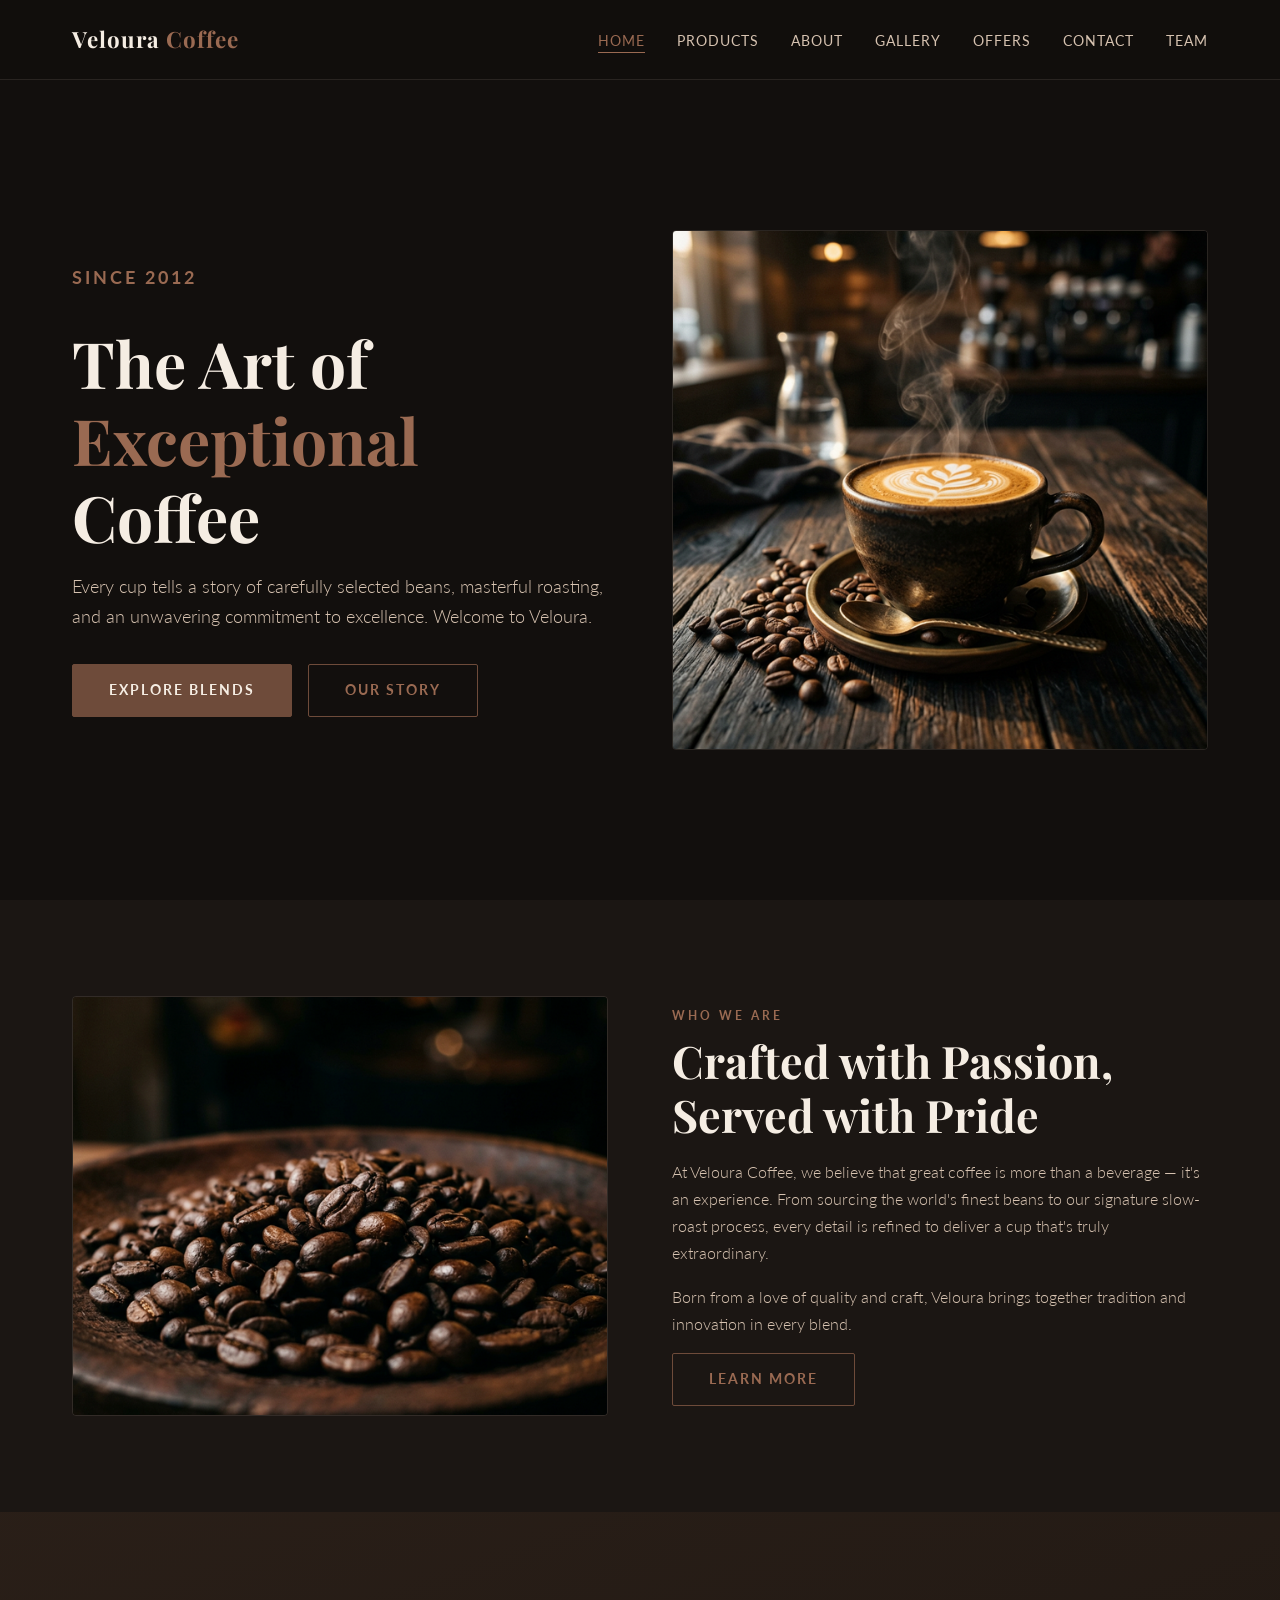
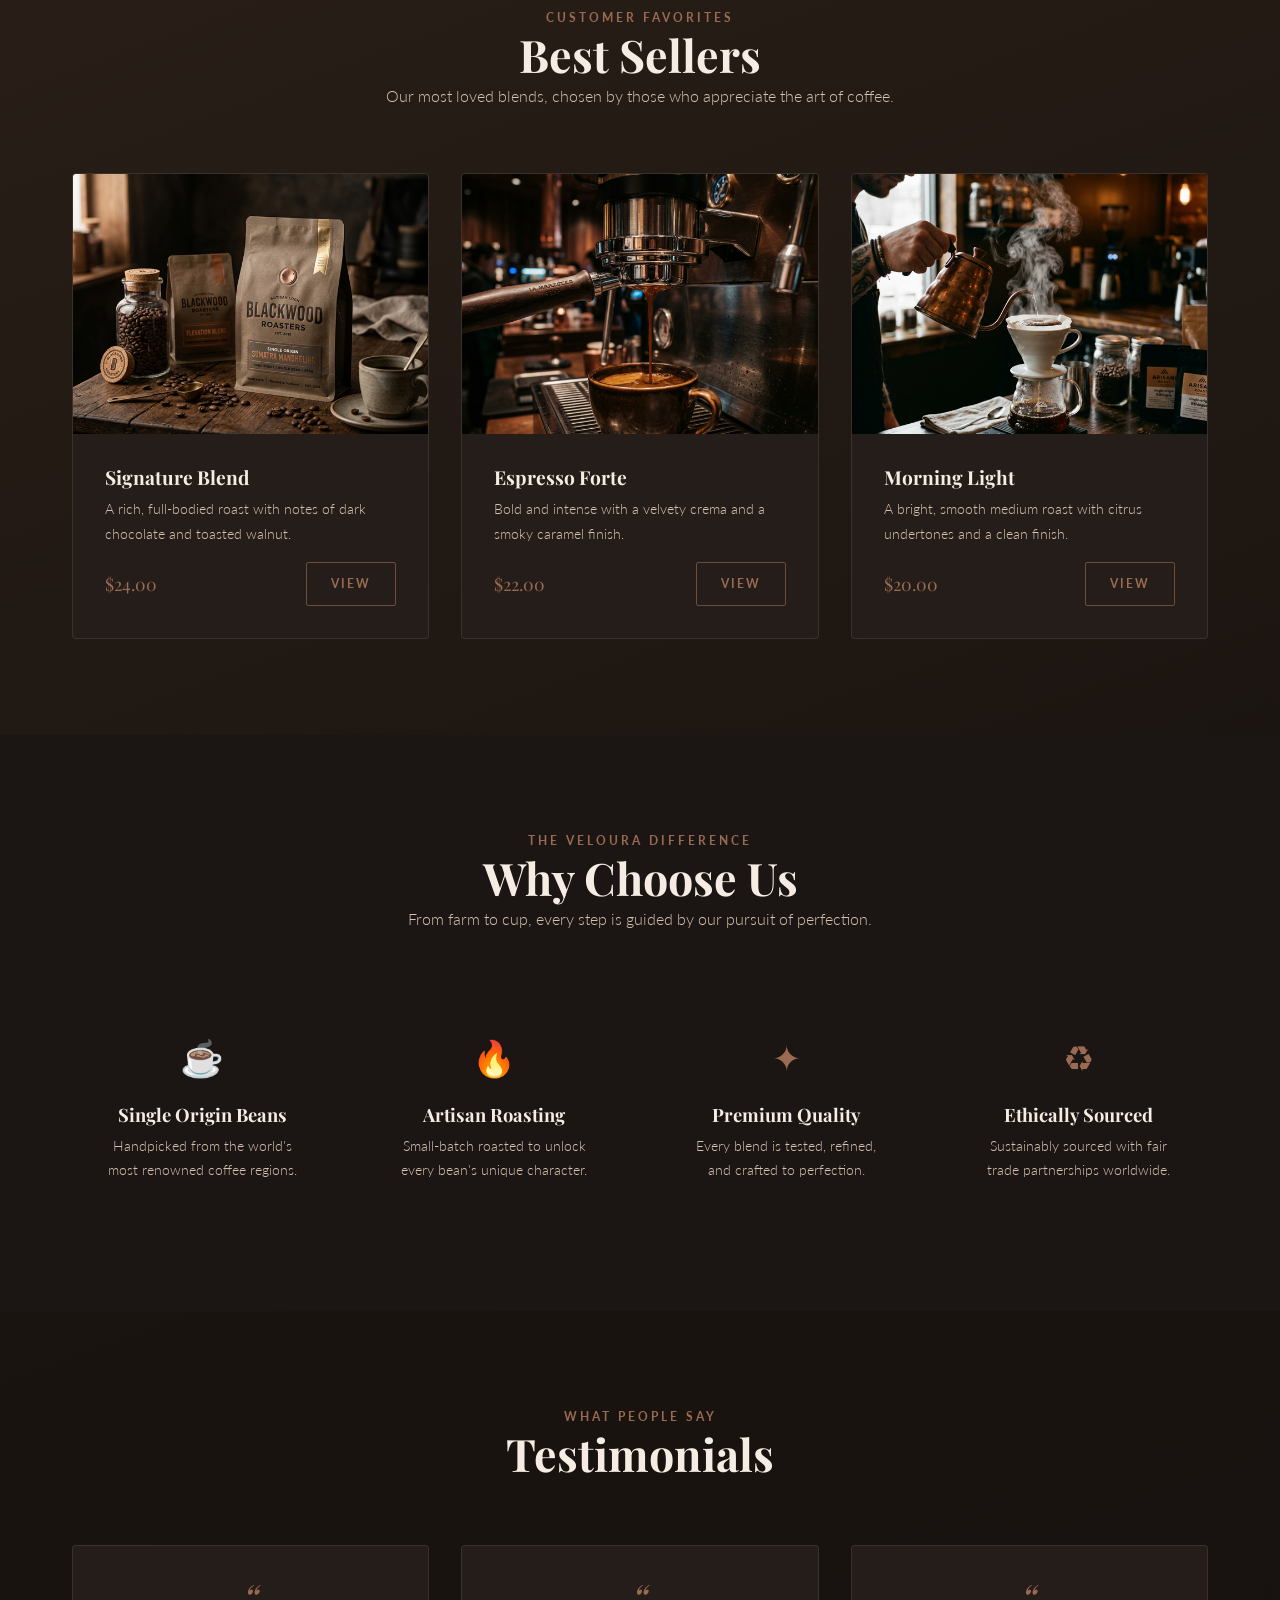
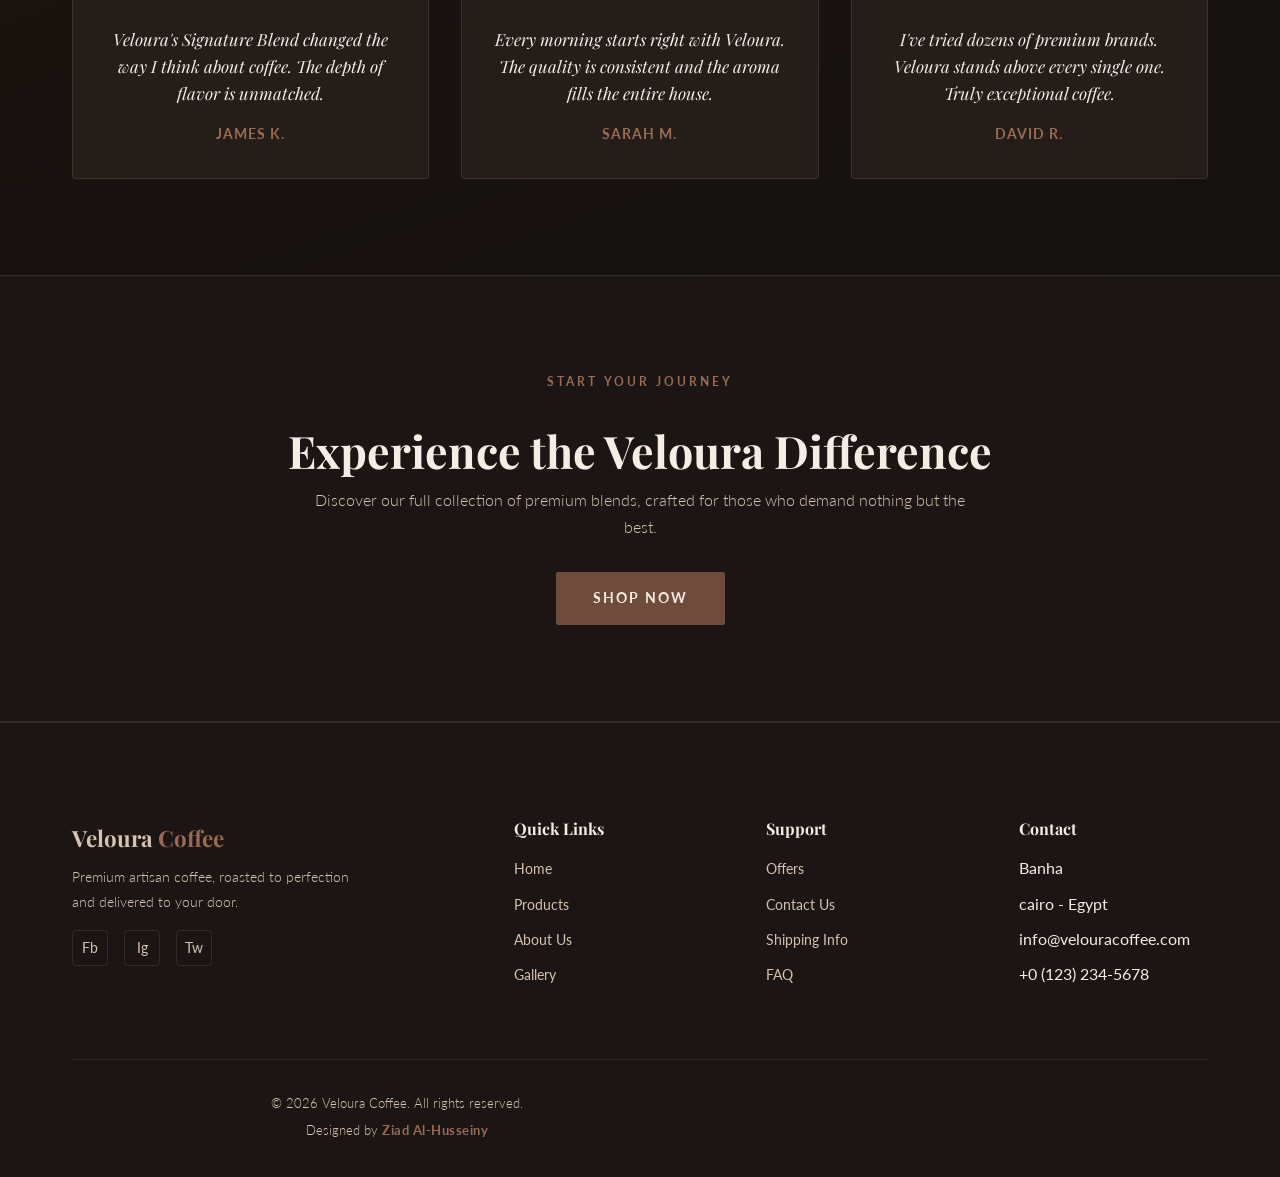
==== index.html @ 34c0fe05 "Add files via upload" ====
<!DOCTYPE html>
<html lang="en">

<head>
  <meta charset="UTF-8">
  <meta name="viewport" content="width=device-width, initial-scale=1.0">
  <meta name="description"
    content="Veloura Coffee — Premium artisan coffee roasted to perfection. Experience the finest beans from around the world.">
  <title>Veloura Coffee — Premium Artisan Coffee</title>
  <link rel="stylesheet" href="css/style.css">
</head>

<body>

  <!-- ===== NAVBAR ===== -->
  <nav class="navbar" id="navbar">
    <div class="container">
      <a href="index.html" class="navbar__logo">Veloura <span>Coffee</span></a>
      <ul class="navbar__links" id="nav-links">
        <li><a href="index.html">Home</a></li>
        <li><a href="products.html">Products</a></li>
        <li><a href="about.html">About</a></li>
        <li><a href="gallery.html">Gallery</a></li>
        <li><a href="offers.html">Offers</a></li>
        <li><a href="contact.html">Contact</a></li>
        <li><a href="team.html">Team</a></li>
      </ul>
      <div class="navbar__toggle" id="nav-toggle">
        <span></span>
        <span></span>
        <span></span>
      </div>
    </div>
  </nav>

  <!-- ===== HERO ===== -->
  <section class="hero" id="hero">
    <div class="container">
      <div class="hero__content">
        <p class="section-label">Since 2012</p>
        <h1>The Art of <br><span class="text-bronze">Exceptional</span> Coffee</h1>
        <p>Every cup tells a story of carefully selected beans, masterful roasting, and an unwavering commitment to
          excellence. Welcome to Veloura.</p>
        <div class="hero__buttons">
          <a href="products.html" class="btn btn--primary">Explore Blends</a>
          <a href="about.html" class="btn btn--outline">Our Story</a>
        </div>
      </div>
      <div class="hero__image">
        <img src="assets/images/hero-coffee.png" alt="Premium cup of Veloura Coffee">
      </div>
    </div>
  </section>

  <!-- ===== BRAND INTRO ===== -->
  <section class="section section--alt" id="intro">
    <div class="container">
      <div class="split reveal">
        <div class="split__img">
          <img src="assets/images/coffee-beans.png" alt="Freshly roasted coffee beans">
        </div>
        <div class="split__content">
          <p class="section-label">Who We Are</p>
          <h2>Crafted with Passion, <br>Served with Pride</h2>
          <p>At Veloura Coffee, we believe that great coffee is more than a beverage — it's an experience. From sourcing
            the world's finest beans to our signature slow-roast process, every detail is refined to deliver a cup
            that's truly extraordinary.</p>
          <p>Born from a love of quality and craft, Veloura brings together tradition and innovation in every blend.</p>
          <a href="about.html" class="btn btn--outline">Learn More</a>
        </div>
      </div>
    </div>
  </section>

  <!-- ===== BEST SELLERS ===== -->
  <section class="section" id="bestsellers">
    <div class="container">
      <div class="section-header reveal">
        <p class="section-label">Customer Favorites</p>
        <h2>Best Sellers</h2>
        <p>Our most loved blends, chosen by those who appreciate the art of coffee.</p>
      </div>
      <div class="grid grid--3 reveal">
        <!-- Card 1 -->
        <div class="card">
          <img src="assets/images/coffee-bag.png" alt="Veloura Signature Blend" class="card__img">
          <div class="card__body">
            <h3 class="card__title">Signature Blend</h3>
            <p class="card__text">A rich, full-bodied roast with notes of dark chocolate and toasted walnut.</p>
            <div class="card__footer">
              <span class="card__price">$24.00</span>
              <a href="products.html" class="btn btn--sm btn--outline">View</a>
            </div>
          </div>
        </div>
        <!-- Card 2 -->
        <div class="card">
          <img src="assets/images/espresso-machine.png" alt="Veloura Espresso Forte" class="card__img">
          <div class="card__body">
            <h3 class="card__title">Espresso Forte</h3>
            <p class="card__text">Bold and intense with a velvety crema and a smoky caramel finish.</p>
            <div class="card__footer">
              <span class="card__price">$22.00</span>
              <a href="products.html" class="btn btn--sm btn--outline">View</a>
            </div>
          </div>
        </div>
        <!-- Card 3 -->
        <div class="card">
          <img src="assets/images/pour-over.png" alt="Veloura Morning Light" class="card__img">
          <div class="card__body">
            <h3 class="card__title">Morning Light</h3>
            <p class="card__text">A bright, smooth medium roast with citrus undertones and a clean finish.</p>
            <div class="card__footer">
              <span class="card__price">$20.00</span>
              <a href="products.html" class="btn btn--sm btn--outline">View</a>
            </div>
          </div>
        </div>
      </div>
    </div>
  </section>

  <!-- ===== WHY CHOOSE US ===== -->
  <section class="section section--alt" id="why-us">
    <div class="container">
      <div class="section-header reveal">
        <p class="section-label">The Veloura Difference</p>
        <h2>Why Choose Us</h2>
        <p>From farm to cup, every step is guided by our pursuit of perfection.</p>
      </div>
      <div class="grid grid--4 reveal">
        <div class="feature">
          <div class="feature__icon">☕</div>
          <h4 class="feature__title">Single Origin Beans</h4>
          <p class="feature__text">Handpicked from the world's most renowned coffee regions.</p>
        </div>
        <div class="feature">
          <div class="feature__icon">🔥</div>
          <h4 class="feature__title">Artisan Roasting</h4>
          <p class="feature__text">Small-batch roasted to unlock every bean's unique character.</p>
        </div>
        <div class="feature">
          <div class="feature__icon">✦</div>
          <h4 class="feature__title">Premium Quality</h4>
          <p class="feature__text">Every blend is tested, refined, and crafted to perfection.</p>
        </div>
        <div class="feature">
          <div class="feature__icon">♻</div>
          <h4 class="feature__title">Ethically Sourced</h4>
          <p class="feature__text">Sustainably sourced with fair trade partnerships worldwide.</p>
        </div>
      </div>
    </div>
  </section>

  <!-- ===== TESTIMONIALS ===== -->
  <section class="section" id="testimonials">
    <div class="container">
      <div class="section-header reveal">
        <p class="section-label">What People Say</p>
        <h2>Testimonials</h2>
      </div>
      <div class="grid grid--3 reveal">
        <div class="testimonial">
          <p class="testimonial__quote">Veloura's Signature Blend changed the way I think about coffee. The depth of
            flavor is unmatched.</p>
          <p class="testimonial__author">James K.</p>
        </div>
        <div class="testimonial">
          <p class="testimonial__quote">Every morning starts right with Veloura. The quality is consistent and the aroma
            fills the entire house.</p>
          <p class="testimonial__author">Sarah M.</p>
        </div>
        <div class="testimonial">
          <p class="testimonial__quote">I've tried dozens of premium brands. Veloura stands above every single one.
            Truly exceptional coffee.</p>
          <p class="testimonial__author">David R.</p>
        </div>
      </div>
    </div>
  </section>

  <!-- ===== CTA ===== -->
  <section class="cta reveal">
    <div class="container">
      <p class="section-label">Start Your Journey</p>
      <h2>Experience the Veloura Difference</h2>
      <p>Discover our full collection of premium blends, crafted for those who demand nothing but the best.</p>
      <a href="products.html" class="btn btn--primary">Shop Now</a>
    </div>
  </section>

  <!-- ===== FOOTER ===== -->
  <footer class="footer">
    <div class="container">
      <div class="footer__grid">
        <div>
          <p class="footer__brand-name">Veloura <span>Coffee</span></p>
          <p class="footer__tagline">Premium artisan coffee, roasted to perfection and delivered to your door.</p>
          <div class="footer__social">
            <a href="#" aria-label="Facebook">Fb</a>
            <a href="#" aria-label="Instagram">Ig</a>
            <a href="#" aria-label="Twitter">Tw</a>
          </div>
        </div>
        <div>
          <h4 class="footer__heading">Quick Links</h4>
          <ul class="footer__links">
            <li><a href="index.html">Home</a></li>
            <li><a href="products.html">Products</a></li>
            <li><a href="about.html">About Us</a></li>
            <li><a href="gallery.html">Gallery</a></li>
          </ul>
        </div>
        <div>
          <h4 class="footer__heading">Support</h4>
          <ul class="footer__links">
            <li><a href="offers.html">Offers</a></li>
            <li><a href="contact.html">Contact Us</a></li>
            <li><a href="#">Shipping Info</a></li>
            <li><a href="#">FAQ</a></li>
          </ul>
        </div>
        <div>
          <h4 class="footer__heading">Contact</h4>
          <ul class="footer__links">
            <li>Banha</li>
            <li>cairo - Egypt</li>
            <li>info@velouracoffee.com</li>
            <li>+0 (123) 234-5678</li>
          </ul>
        </div>
      </div>
      <div class="footer__bottom">
        <p>&copy; 2026 Veloura Coffee. All rights reserved.</p>
        <p>Designed by <a href="https://www.linkedin.com/in/ziad-al-husseiny-79581132b/?lipi=urn%3Ali%3Apage%3Ad_flagship3_profile_view_base_contact_details%3BVVFve%2FhvR7aaU4E5f2c5Cg%3D%3D" target="_blank" rel="noopener noreferrer" class="footer__designer">Ziad Al-Husseiny</a></p>
      </div>
    </div>
  </footer>

  <script src="js/main.js"></script>
</body>

</html>
---- css/style.css ----
/* ========================================
   VELOURA COFFEE — Design System
   ======================================== */

/* Google Fonts */
@import url('https://fonts.googleapis.com/css2?family=Lato:wght@300;400;700&family=Playfair+Display:ital,wght@0,400;0,700;1,400&display=swap');

/* ---- CSS Variables ---- */
:root {
  /* Colors */
  --clr-bg: #120F0D;
  --clr-bg-secondary: #1B1613;
  --clr-surface: #241D19;
  --clr-bronze-dark: #6E4B3A;
  --clr-bronze: #9A6A52;
  --clr-text: #F5EDE3;
  --clr-text-soft: #D6C2B0;
  --clr-border: rgba(214, 194, 176, 0.12);

  /* Typography */
  --ff-heading: 'Playfair Display', Georgia, serif;
  --ff-body: 'Lato', Arial, sans-serif;

  /* Spacing */
  --space-xs: 0.5rem;
  --space-sm: 1rem;
  --space-md: 2rem;
  --space-lg: 4rem;
  --space-xl: 6rem;
  --space-2xl: 8rem;

  /* Sizing */
  --container-max: 1200px;
  --nav-height: 80px;

  /* Transitions */
  --transition: 0.3s ease;
  --transition-slow: 0.6s ease;
}

/* ---- Reset ---- */
*,
*::before,
*::after {
  margin: 0;
  padding: 0;
  box-sizing: border-box;
}

html {
  scroll-behavior: smooth;
  font-size: 16px;
}

body {
  font-family: var(--ff-body);
  background: linear-gradient(160deg, #120F0D 0%, #2a1f18 30%, #1a1410 60%, #120F0D 100%);
  background-color: var(--clr-bg);
  color: var(--clr-text);
  line-height: 1.7;
  overflow-x: hidden;
  -webkit-font-smoothing: antialiased;
}

a {
  text-decoration: none;
  color: inherit;
}

ul {
  list-style: none;
}

img {
  max-width: 100%;
  display: block;
  height: auto;
}

button {
  cursor: pointer;
  font-family: var(--ff-body);
  border: none;
  background: none;
}

/* ---- Container ---- */
.container {
  max-width: var(--container-max);
  margin: 0 auto;
  padding: 0 var(--space-md);
}

/* ---- Typography ---- */
h1,
h2,
h3,
h4 {
  font-family: var(--ff-heading);
  font-weight: 700;
  line-height: 1.2;
  color: var(--clr-text);
}

h1 {
  font-size: clamp(2.4rem, 5vw, 4rem);
}

h2 {
  font-size: clamp(1.8rem, 3.5vw, 2.8rem);
}

h3 {
  font-size: clamp(1.3rem, 2.5vw, 1.6rem);
}

h4 {
  font-size: 1.1rem;
}

p {
  color: var(--clr-text-soft);
  max-width: 650px;
  font-weight: 300;
}

.section-label {
  font-family: var(--ff-body);
  font-size: 0.75rem;
  font-weight: 700;
  letter-spacing: 3px;
  text-transform: uppercase;
  color: var(--clr-bronze);
  margin-bottom: var(--space-xs);
}

.section-title {
  margin-bottom: var(--space-sm);
}

.section-text {
  margin-bottom: var(--space-md);
}

/* ---- Section Spacing ---- */
.section {
  padding: var(--space-xl) 0;
}

.section--alt {
  background-color: var(--clr-bg-secondary);
}

.section-header {
  text-align: center;
  margin-bottom: var(--space-lg);
}

.section-header p {
  margin: 0 auto;
}

/* ===================
   NAVBAR
   =================== */
.navbar {
  position: fixed;
  top: 0;
  left: 0;
  width: 100%;
  height: var(--nav-height);
  z-index: 1000;
  background: rgba(18, 15, 13, 0.85);
  backdrop-filter: blur(12px);
  -webkit-backdrop-filter: blur(12px);
  border-bottom: 1px solid var(--clr-border);
  transition: background var(--transition);
}

.navbar .container {
  display: flex;
  align-items: center;
  justify-content: space-between;
  height: 100%;
}

.navbar__logo {
  font-family: var(--ff-heading);
  font-size: 1.4rem;
  font-weight: 700;
  color: var(--clr-text);
  letter-spacing: 1px;
}

.navbar__logo span {
  color: var(--clr-bronze);
}

.navbar__links {
  display: flex;
  gap: var(--space-md);
}

.navbar__links a {
  font-size: 0.85rem;
  font-weight: 400;
  letter-spacing: 1px;
  text-transform: uppercase;
  color: var(--clr-text-soft);
  transition: color var(--transition);
  position: relative;
}

.navbar__links a::after {
  content: '';
  position: absolute;
  bottom: -4px;
  left: 0;
  width: 0;
  height: 1px;
  background: var(--clr-bronze);
  transition: width var(--transition);
}

.navbar__links a:hover,
.navbar__links a.active {
  color: var(--clr-bronze);
}

.navbar__links a:hover::after,
.navbar__links a.active::after {
  width: 100%;
}

/* Mobile Toggle */
.navbar__toggle {
  display: none;
  flex-direction: column;
  gap: 5px;
  cursor: pointer;
}

.navbar__toggle span {
  width: 24px;
  height: 2px;
  background: var(--clr-text);
  border-radius: 2px;
  transition: var(--transition);
}

/* Mobile Nav */
@media (max-width: 768px) {
  .navbar__toggle {
    display: flex;
  }

  .navbar__links {
    position: fixed;
    top: var(--nav-height);
    left: 0;
    width: 100%;
    flex-direction: column;
    background: rgba(18, 15, 13, 0.97);
    backdrop-filter: blur(16px);
    padding: var(--space-md);
    gap: var(--space-sm);
    transform: translateY(-120%);
    transition: transform var(--transition);
    border-bottom: 1px solid var(--clr-border);
  }

  .navbar__links.open {
    transform: translateY(0);
  }

  .navbar__toggle.open span:nth-child(1) {
    transform: rotate(45deg) translate(5px, 5px);
  }

  .navbar__toggle.open span:nth-child(2) {
    opacity: 0;
  }

  .navbar__toggle.open span:nth-child(3) {
    transform: rotate(-45deg) translate(5px, -5px);
  }
}

/* ===================
   BUTTONS
   =================== */
.btn {
  display: inline-block;
  font-family: var(--ff-body);
  font-size: 0.85rem;
  font-weight: 700;
  letter-spacing: 2px;
  text-transform: uppercase;
  padding: 14px 36px;
  border-radius: 2px;
  transition: all var(--transition);
  cursor: pointer;
  text-align: center;
}

.btn--primary {
  background: var(--clr-bronze-dark);
  color: var(--clr-text);
  border: 1px solid var(--clr-bronze-dark);
}

.btn--primary:hover {
  background: var(--clr-bronze);
  border-color: var(--clr-bronze);
}

.btn--outline {
  background: transparent;
  color: var(--clr-bronze);
  border: 1px solid var(--clr-bronze-dark);
}

.btn--outline:hover {
  background: var(--clr-bronze-dark);
  color: var(--clr-text);
}

.btn--sm {
  padding: 10px 24px;
  font-size: 0.78rem;
}

/* ===================
   CARDS
   =================== */
.card {
  background: var(--clr-surface);
  border: 1px solid var(--clr-border);
  border-radius: 4px;
  overflow: hidden;
  transition: transform var(--transition), box-shadow var(--transition);
}

.card:hover {
  transform: translateY(-4px);
  box-shadow: 0 12px 40px rgba(0, 0, 0, 0.3);
}

.card__img {
  width: 100%;
  height: 260px;
  object-fit: cover;
}

.card__body {
  padding: var(--space-md);
}

.card__title {
  font-family: var(--ff-heading);
  font-size: 1.2rem;
  margin-bottom: var(--space-xs);
}

.card__text {
  font-size: 0.9rem;
  color: var(--clr-text-soft);
  margin-bottom: var(--space-sm);
}

.card__price {
  font-family: var(--ff-heading);
  font-size: 1.1rem;
  color: var(--clr-bronze);
}

.card__footer {
  display: flex;
  justify-content: space-between;
  align-items: center;
}

/* ===================
   PAGE BANNER
   =================== */
.page-banner {
  padding-top: calc(var(--nav-height) + var(--space-xl));
  padding-bottom: var(--space-xl);
  background: var(--clr-bg-secondary);
  text-align: center;
  position: relative;
  overflow: hidden;
}

.page-banner::after {
  content: '';
  position: absolute;
  bottom: 0;
  left: 50%;
  transform: translateX(-50%);
  width: 60px;
  height: 2px;
  background: var(--clr-bronze-dark);
}

.page-banner h1 {
  margin-bottom: var(--space-xs);
}

.page-banner p {
  margin: 0 auto;
  font-size: 1.05rem;
}

/* ===================
   HERO
   =================== */
.hero {
  min-height: 100vh;
  display: flex;
  align-items: center;
  padding-top: var(--nav-height);
  background: var(--clr-bg);
  position: relative;
  overflow: hidden;
}

.hero .container {
  display: grid;
  grid-template-columns: 1fr 1fr;
  gap: var(--space-lg);
  align-items: center;
}

.hero__content h1 {
  margin-bottom: var(--space-sm);
}

.hero__content p {
  font-size: 1.1rem;
  margin-bottom: var(--space-md);
}

.hero__buttons {
  display: flex;
  gap: var(--space-sm);
  flex-wrap: wrap;
}

.hero__image {
  position: relative;
}

.hero__image img {
  width: 100%;
  height: 520px;
  object-fit: cover;
  border-radius: 4px;
  border: 1px solid var(--clr-border);
}

.hero__image::before {
  content: '';
  position: absolute;
  top: -20px;
  right: -20px;
  width: 100%;
  height: 100%;
  border: 1px solid var(--clr-bronze-dark);
  border-radius: 4px;
  z-index: -1;
}

@media (max-width: 768px) {
  .hero .container {
    grid-template-columns: 1fr;
    text-align: center;
    padding-top: var(--space-lg);
    padding-bottom: var(--space-lg);
  }

  .hero__buttons {
    justify-content: center;
  }

  .hero__image {
    order: -1;
  }

  .hero__image img {
    height: 320px;
  }

  .hero__image::before {
    display: none;
  }
}

/* ===================
   GRID LAYOUTS
   =================== */
.grid {
  display: grid;
  gap: var(--space-md);
}

.grid--2 {
  grid-template-columns: repeat(2, 1fr);
}

.grid--3 {
  grid-template-columns: repeat(3, 1fr);
}

.grid--4 {
  grid-template-columns: repeat(4, 1fr);
}

@media (max-width: 992px) {

  .grid--3,
  .grid--4 {
    grid-template-columns: repeat(2, 1fr);
  }
}

@media (max-width: 576px) {

  .grid--2,
  .grid--3,
  .grid--4 {
    grid-template-columns: 1fr;
  }
}

/* ===================
   FEATURE BLOCKS
   =================== */
.feature {
  text-align: center;
  padding: var(--space-md);
}

.feature__icon {
  font-size: 2.2rem;
  margin-bottom: var(--space-sm);
  color: var(--clr-bronze);
}

.feature__title {
  font-family: var(--ff-heading);
  font-size: 1.15rem;
  margin-bottom: var(--space-xs);
}

.feature__text {
  font-size: 0.9rem;
  color: var(--clr-text-soft);
  margin: 0 auto;
}

/* ===================
   TESTIMONIALS
   =================== */
.testimonial {
  background: var(--clr-surface);
  border: 1px solid var(--clr-border);
  border-radius: 4px;
  padding: var(--space-md);
  text-align: center;
}

.testimonial__quote {
  font-family: var(--ff-heading);
  font-style: italic;
  font-size: 1.05rem;
  color: var(--clr-text);
  margin-bottom: var(--space-sm);
  line-height: 1.6;
}

.testimonial__quote::before {
  content: '\201C';
  font-size: 2.5rem;
  color: var(--clr-bronze);
  display: block;
  margin-bottom: var(--space-xs);
  line-height: 1;
}

.testimonial__author {
  font-size: 0.85rem;
  color: var(--clr-bronze);
  font-weight: 700;
  letter-spacing: 1px;
  text-transform: uppercase;
}

/* ===================
   CTA SECTION
   =================== */
.cta {
  background: var(--clr-bg-secondary);
  text-align: center;
  padding: var(--space-xl) 0;
  border-top: 1px solid var(--clr-border);
  border-bottom: 1px solid var(--clr-border);
}

.cta h2 {
  margin-bottom: var(--space-xs);
}

.cta p {
  margin: 0 auto var(--space-md);
}

/* ===================
   FILTER BUTTONS
   =================== */
.filters {
  display: flex;
  justify-content: center;
  gap: var(--space-sm);
  flex-wrap: wrap;
  margin-bottom: var(--space-lg);
}

.filter-btn {
  font-size: 0.82rem;
  font-weight: 700;
  letter-spacing: 1.5px;
  text-transform: uppercase;
  padding: 10px 24px;
  color: var(--clr-text-soft);
  border: 1px solid var(--clr-border);
  border-radius: 2px;
  background: transparent;
  transition: all var(--transition);
  cursor: pointer;
}

.filter-btn:hover,
.filter-btn.active {
  color: var(--clr-text);
  background: var(--clr-bronze-dark);
  border-color: var(--clr-bronze-dark);
}

/* ===================
   SPLIT / TWO-COL
   =================== */
.split {
  display: grid;
  grid-template-columns: 1fr 1fr;
  gap: var(--space-lg);
  align-items: center;
}

.split__img img {
  width: 100%;
  height: 420px;
  object-fit: cover;
  border-radius: 4px;
  border: 1px solid var(--clr-border);
}

.split__content .section-label {
  margin-bottom: var(--space-xs);
}

.split__content h2 {
  margin-bottom: var(--space-sm);
}

.split__content p {
  margin-bottom: var(--space-sm);
}

@media (max-width: 768px) {
  .split {
    grid-template-columns: 1fr;
  }

  .split__img img {
    height: 300px;
  }
}

/* ===================
   GALLERY GRID
   =================== */
.gallery-grid {
  display: grid;
  grid-template-columns: repeat(3, 1fr);
  gap: var(--space-sm);
}

.gallery-grid__item {
  overflow: hidden;
  border-radius: 4px;
  border: 1px solid var(--clr-border);
  position: relative;
}

.gallery-grid__item img {
  width: 100%;
  height: 280px;
  object-fit: cover;
  transition: transform var(--transition-slow);
}

.gallery-grid__item:hover img {
  transform: scale(1.05);
}

.gallery-grid__item--wide {
  grid-column: span 2;
}

.gallery-grid__item--tall {
  grid-row: span 2;
}

.gallery-grid__item--tall img {
  height: 100%;
}

@media (max-width: 768px) {
  .gallery-grid {
    grid-template-columns: repeat(2, 1fr);
  }

  .gallery-grid__item--wide {
    grid-column: span 1;
  }

  .gallery-grid__item--tall {
    grid-row: span 1;
  }
}

@media (max-width: 480px) {
  .gallery-grid {
    grid-template-columns: 1fr;
  }
}

/* ===================
   OFFER CARDS
   =================== */
.offer-card {
  background: var(--clr-surface);
  border: 1px solid var(--clr-border);
  border-radius: 4px;
  padding: var(--space-md);
  text-align: center;
  position: relative;
  overflow: hidden;
}

.offer-card__badge {
  position: absolute;
  top: 16px;
  right: -30px;
  background: var(--clr-bronze-dark);
  color: var(--clr-text);
  font-size: 0.7rem;
  font-weight: 700;
  letter-spacing: 1px;
  text-transform: uppercase;
  padding: 6px 40px;
  transform: rotate(45deg);
}

.offer-card__title {
  font-family: var(--ff-heading);
  font-size: 1.4rem;
  margin-bottom: var(--space-xs);
}

.offer-card__price {
  font-family: var(--ff-heading);
  font-size: 2rem;
  color: var(--clr-bronze);
  margin-bottom: var(--space-xs);
}

.offer-card__original {
  font-size: 0.9rem;
  color: var(--clr-text-soft);
  text-decoration: line-through;
  margin-bottom: var(--space-sm);
}

.offer-card__text {
  font-size: 0.9rem;
  color: var(--clr-text-soft);
  margin-bottom: var(--space-md);
}

.offer-card__features {
  text-align: left;
  margin-bottom: var(--space-md);
}

.offer-card__features li {
  font-size: 0.88rem;
  color: var(--clr-text-soft);
  padding: var(--space-xs) 0;
  border-bottom: 1px solid var(--clr-border);
}

.offer-card__features li::before {
  content: '✦ ';
  color: var(--clr-bronze);
}

/* ===================
   CONTACT FORM
   =================== */
.form {
  max-width: 600px;
}

.form__group {
  margin-bottom: var(--space-sm);
}

.form__label {
  display: block;
  font-size: 0.82rem;
  font-weight: 700;
  letter-spacing: 1px;
  text-transform: uppercase;
  color: var(--clr-text-soft);
  margin-bottom: 6px;
}

.form__input,
.form__textarea {
  width: 100%;
  padding: 14px 16px;
  font-family: var(--ff-body);
  font-size: 0.95rem;
  color: var(--clr-text);
  background: var(--clr-bg);
  border: 1px solid var(--clr-border);
  border-radius: 2px;
  transition: border-color var(--transition);
}

.form__input:focus,
.form__textarea:focus {
  outline: none;
  border-color: var(--clr-bronze);
}

.form__textarea {
  min-height: 140px;
  resize: vertical;
}

.form__input.error,
.form__textarea.error {
  border-color: #a04040;
}

.form__error {
  font-size: 0.78rem;
  color: #c06060;
  margin-top: 4px;
  display: none;
}

.form__error.visible {
  display: block;
}

/* ===================
   CONTACT INFO
   =================== */
.contact-info {
  display: flex;
  flex-direction: column;
  gap: var(--space-md);
}

.contact-info__item {
  display: flex;
  gap: var(--space-sm);
  align-items: flex-start;
}

.contact-info__icon {
  font-size: 1.4rem;
  color: var(--clr-bronze);
  flex-shrink: 0;
  width: 40px;
  height: 40px;
  display: flex;
  align-items: center;
  justify-content: center;
  background: var(--clr-surface);
  border-radius: 4px;
  border: 1px solid var(--clr-border);
}

.contact-info__label {
  font-size: 0.78rem;
  font-weight: 700;
  letter-spacing: 1px;
  text-transform: uppercase;
  color: var(--clr-bronze);
  margin-bottom: 2px;
}

.contact-info__text {
  font-size: 0.95rem;
  color: var(--clr-text-soft);
}

/* ===================
   MAP PLACEHOLDER
   =================== */
.map-placeholder {
  width: 100%;
  height: 300px;
  background: var(--clr-surface);
  border: 1px solid var(--clr-border);
  border-radius: 4px;
  display: flex;
  align-items: center;
  justify-content: center;
  color: var(--clr-text-soft);
  font-size: 0.9rem;
}

/* ===================
   FOOTER
   =================== */
.footer {
  background: var(--clr-bg-secondary);
  border-top: 1px solid var(--clr-border);
  padding: var(--space-xl) 0 var(--space-md);
}

.footer__grid {
  display: grid;
  grid-template-columns: 2fr 1fr 1fr 1fr;
  gap: var(--space-lg);
  margin-bottom: var(--space-lg);
}

.footer__brand-name {
  font-family: var(--ff-heading);
  font-size: 1.4rem;
  font-weight: 700;
  margin-bottom: var(--space-xs);
}

.footer__brand-name span {
  color: var(--clr-bronze);
}

.footer__tagline {
  font-size: 0.9rem;
  color: var(--clr-text-soft);
  margin-bottom: var(--space-sm);
  max-width: 280px;
}

.footer__heading {
  font-family: var(--ff-heading);
  font-size: 1rem;
  margin-bottom: var(--space-sm);
  color: var(--clr-text);
}

.footer__links li {
  margin-bottom: var(--space-xs);
}

.footer__links a {
  font-size: 0.88rem;
  color: var(--clr-text-soft);
  transition: color var(--transition);
}

.footer__links a:hover {
  color: var(--clr-bronze);
}

.footer__social {
  display: flex;
  gap: var(--space-sm);
  margin-top: var(--space-sm);
}

.footer__social a {
  width: 36px;
  height: 36px;
  display: flex;
  align-items: center;
  justify-content: center;
  border: 1px solid var(--clr-border);
  border-radius: 4px;
  color: var(--clr-text-soft);
  font-size: 0.9rem;
  transition: all var(--transition);
}

.footer__social a:hover {
  background: var(--clr-bronze-dark);
  border-color: var(--clr-bronze-dark);
  color: var(--clr-text);
}

.footer__bottom {
  text-align: center;
  padding-top: var(--space-md);
  border-top: 1px solid var(--clr-border);
  font-size: 0.82rem;
  color: var(--clr-text-soft);
}

.footer__bottom p {
  margin-bottom: 4px;
}

.footer__designer {
  color: var(--clr-bronze);
  font-weight: 700;
  letter-spacing: 0.5px;
  transition: color var(--transition);
  border-bottom: 1px solid transparent;
}

.footer__designer:hover {
  color: var(--clr-text);
  border-bottom-color: var(--clr-bronze);
}

@media (max-width: 768px) {
  .footer__grid {
    grid-template-columns: 1fr 1fr;
  }
}

@media (max-width: 480px) {
  .footer__grid {
    grid-template-columns: 1fr;
  }
}

/* ===================
   SCROLL REVEAL
   =================== */
.reveal {
  opacity: 0;
  transform: translateY(30px);
  transition: opacity var(--transition-slow), transform var(--transition-slow);
}

.reveal.revealed {
  opacity: 1;
  transform: translateY(0);
}

/* ===================
   SEASONAL / HIGHLIGHT
   =================== */
.highlight-section {
  position: relative;
  overflow: hidden;
}

.highlight-section::before {
  content: '';
  position: absolute;
  top: 0;
  left: 0;
  width: 100%;
  height: 100%;
  background: linear-gradient(135deg, var(--clr-bg-secondary) 0%, var(--clr-surface) 100%);
  z-index: 0;
}

.highlight-section .container {
  position: relative;
  z-index: 1;
}

/* ===================
   UTILITY
   =================== */
.text-center {
  text-align: center;
}

.text-bronze {
  color: var(--clr-bronze);
}

.mb-xs {
  margin-bottom: var(--space-xs);
}

.mb-sm {
  margin-bottom: var(--space-sm);
}

.mb-md {
  margin-bottom: var(--space-md);
}

.mb-lg {
  margin-bottom: var(--space-lg);
}

.mx-auto {
  margin-left: auto;
  margin-right: auto;
}

/* Hours list */
.hours-list li {
  display: flex;
  justify-content: space-between;
  padding: var(--space-xs) 0;
  border-bottom: 1px solid var(--clr-border);
  font-size: 0.92rem;
  color: var(--clr-text-soft);
}

.hours-list li span:first-child {
  color: var(--clr-text);
}
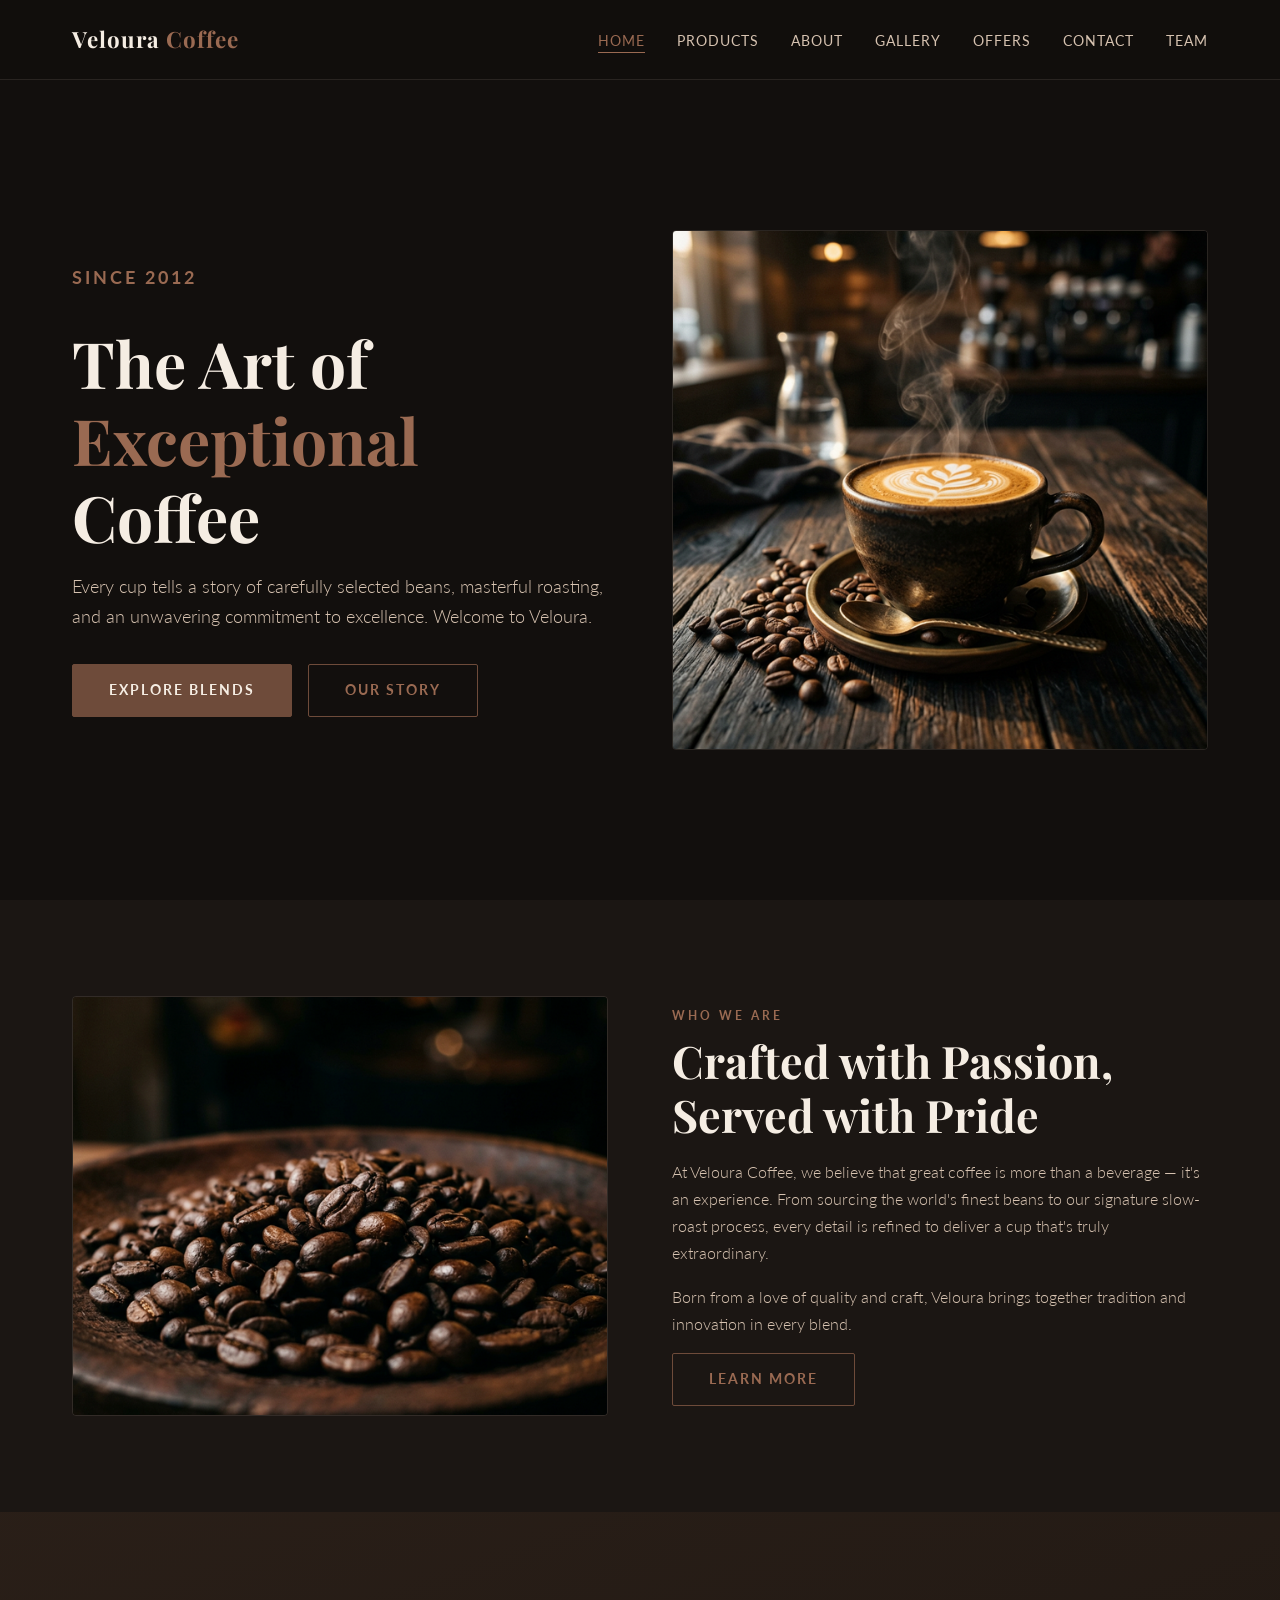
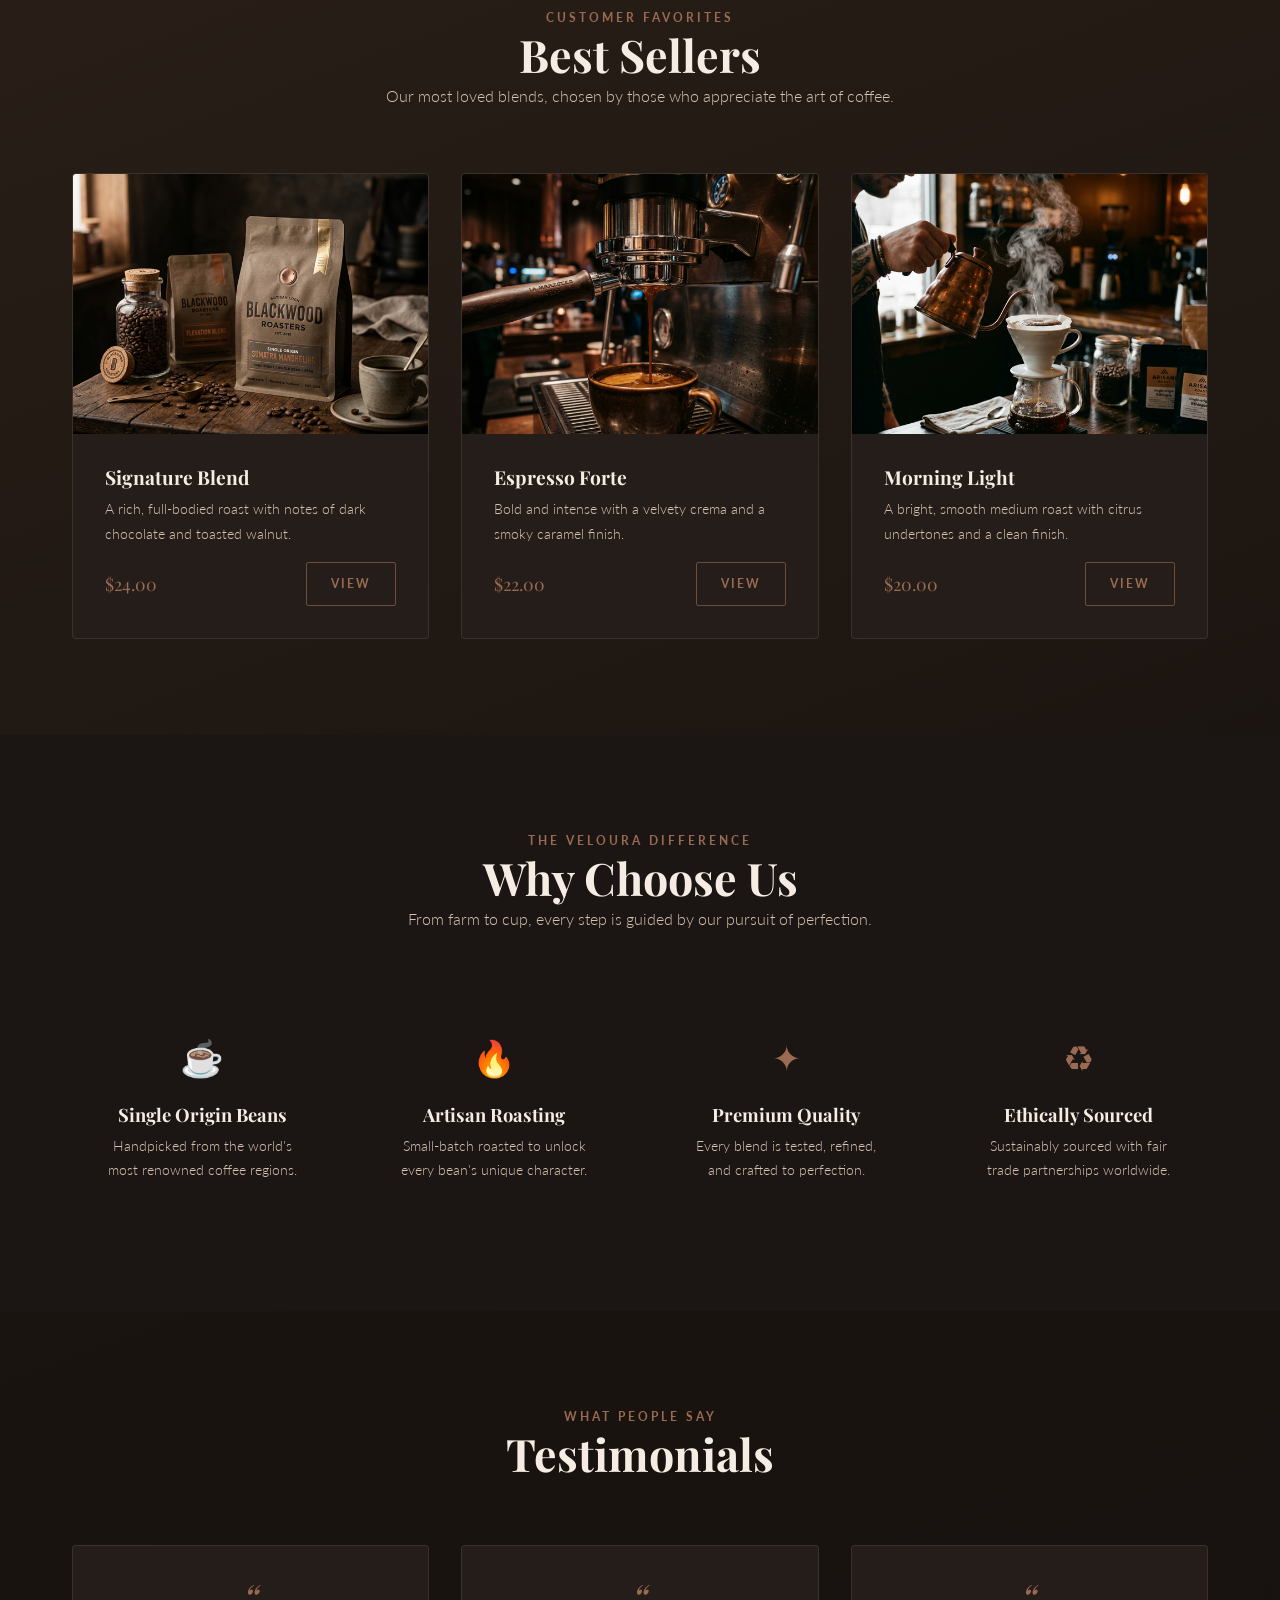
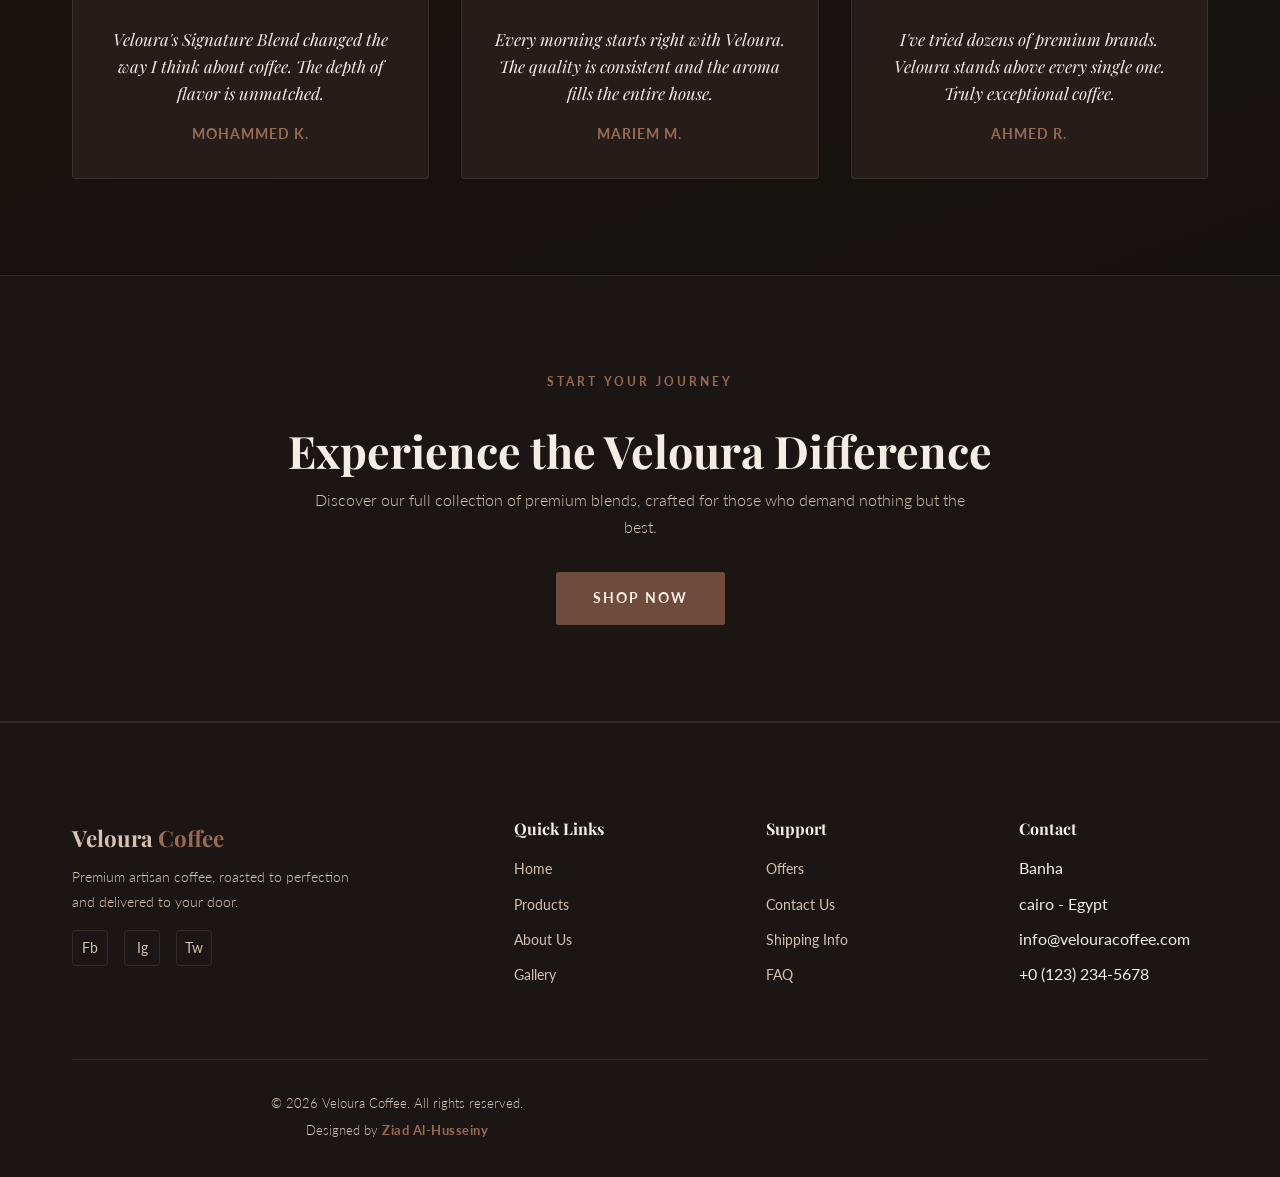
==== commit b4119c3e: "Update index.html" ====
--- a/index.html
+++ b/index.html
@@ -165,17 +165,17 @@
         <div class="testimonial">
           <p class="testimonial__quote">Veloura's Signature Blend changed the way I think about coffee. The depth of
             flavor is unmatched.</p>
-          <p class="testimonial__author">James K.</p>
+          <p class="testimonial__author">Mohammed K.</p>
         </div>
         <div class="testimonial">
           <p class="testimonial__quote">Every morning starts right with Veloura. The quality is consistent and the aroma
             fills the entire house.</p>
-          <p class="testimonial__author">Sarah M.</p>
+          <p class="testimonial__author">Mariem M.</p>
         </div>
         <div class="testimonial">
           <p class="testimonial__quote">I've tried dozens of premium brands. Veloura stands above every single one.
             Truly exceptional coffee.</p>
-          <p class="testimonial__author">David R.</p>
+          <p class="testimonial__author">Ahmed R.</p>
         </div>
       </div>
     </div>
@@ -242,4 +242,4 @@
   <script src="js/main.js"></script>
 </body>
 
-</html>+</html>
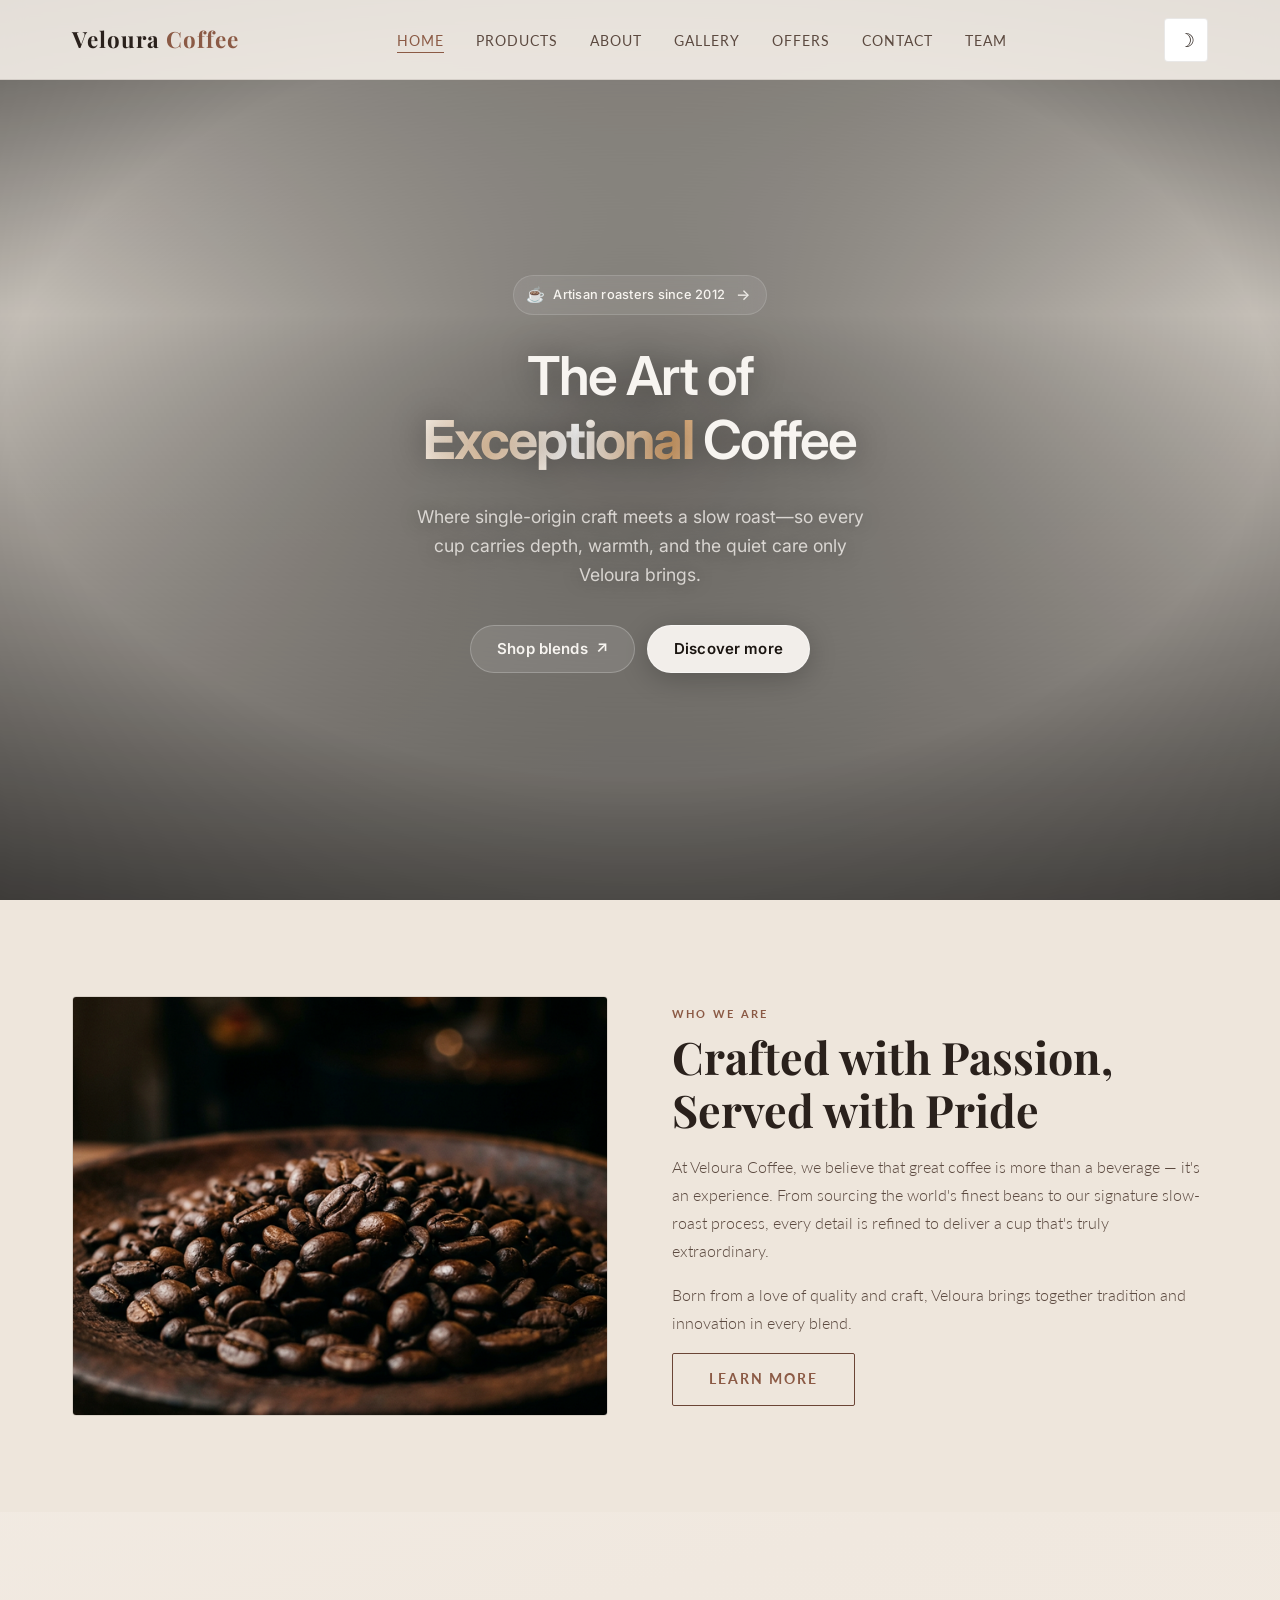
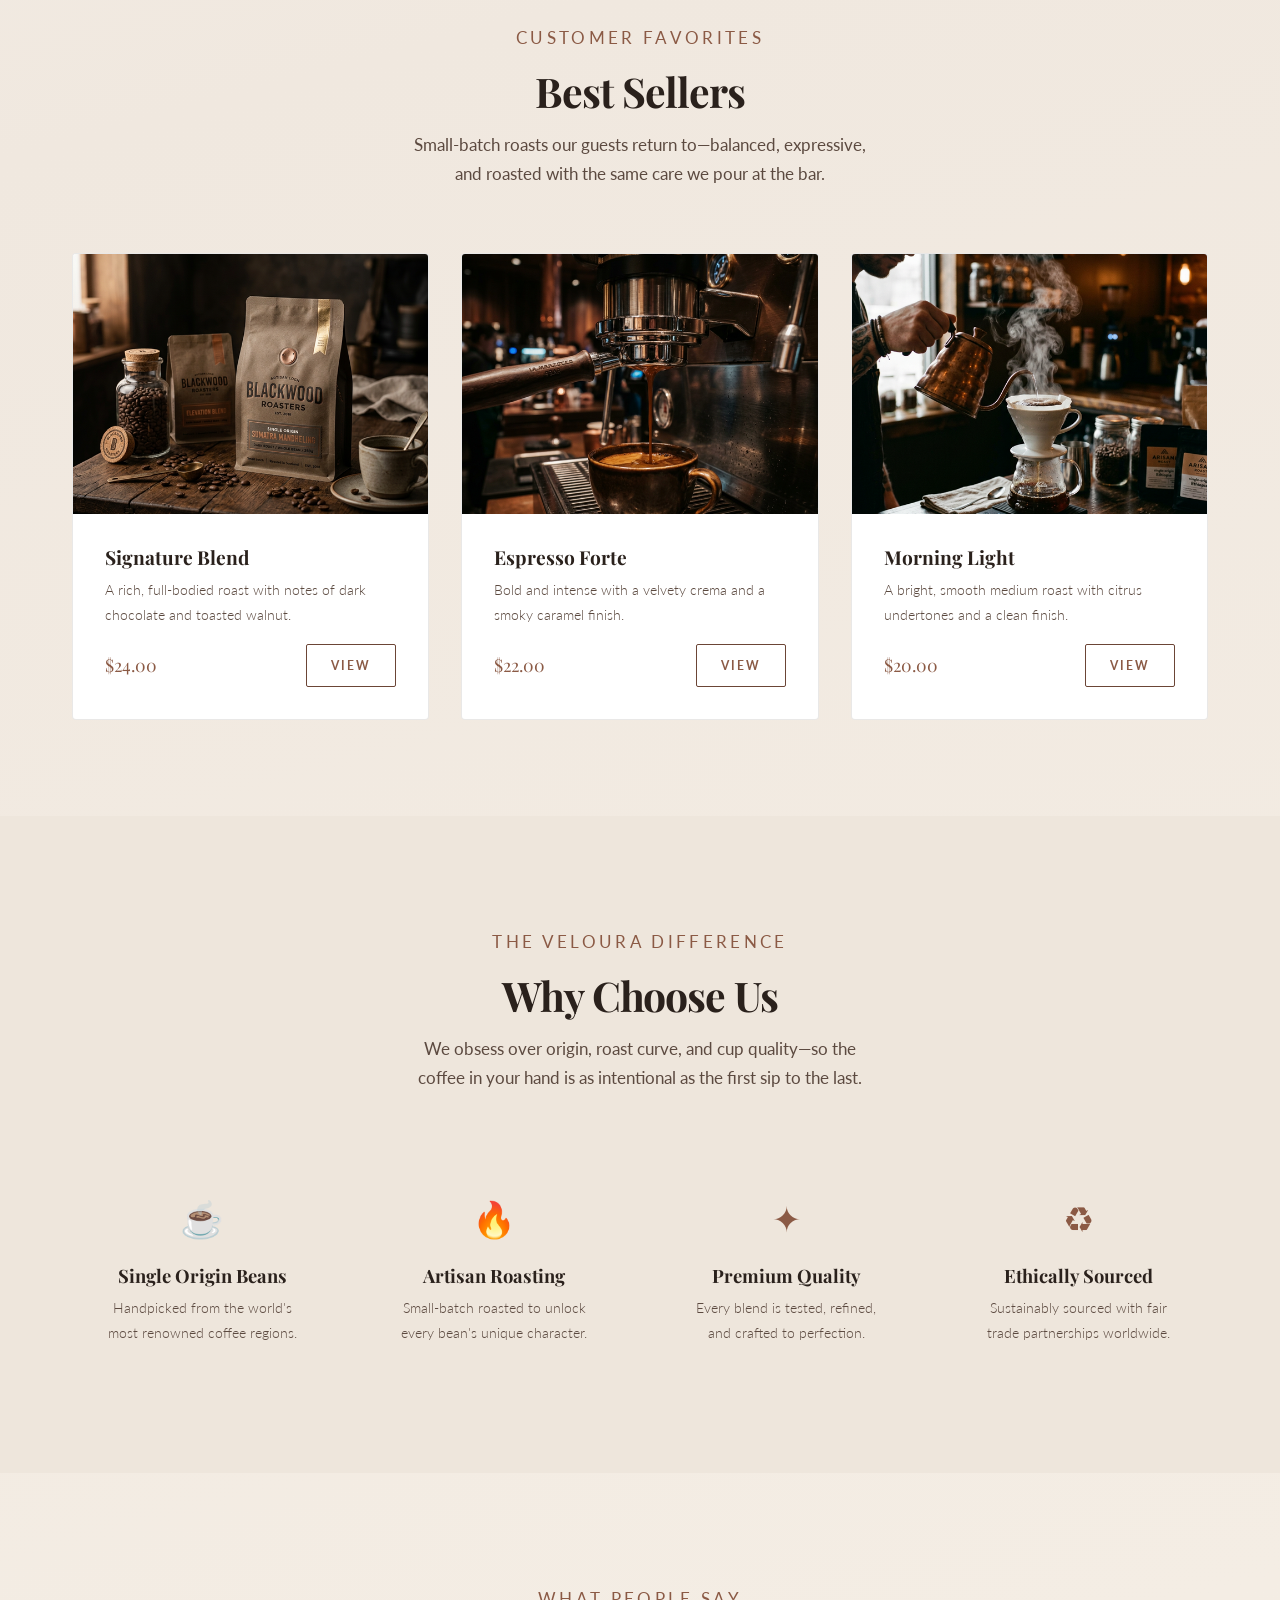
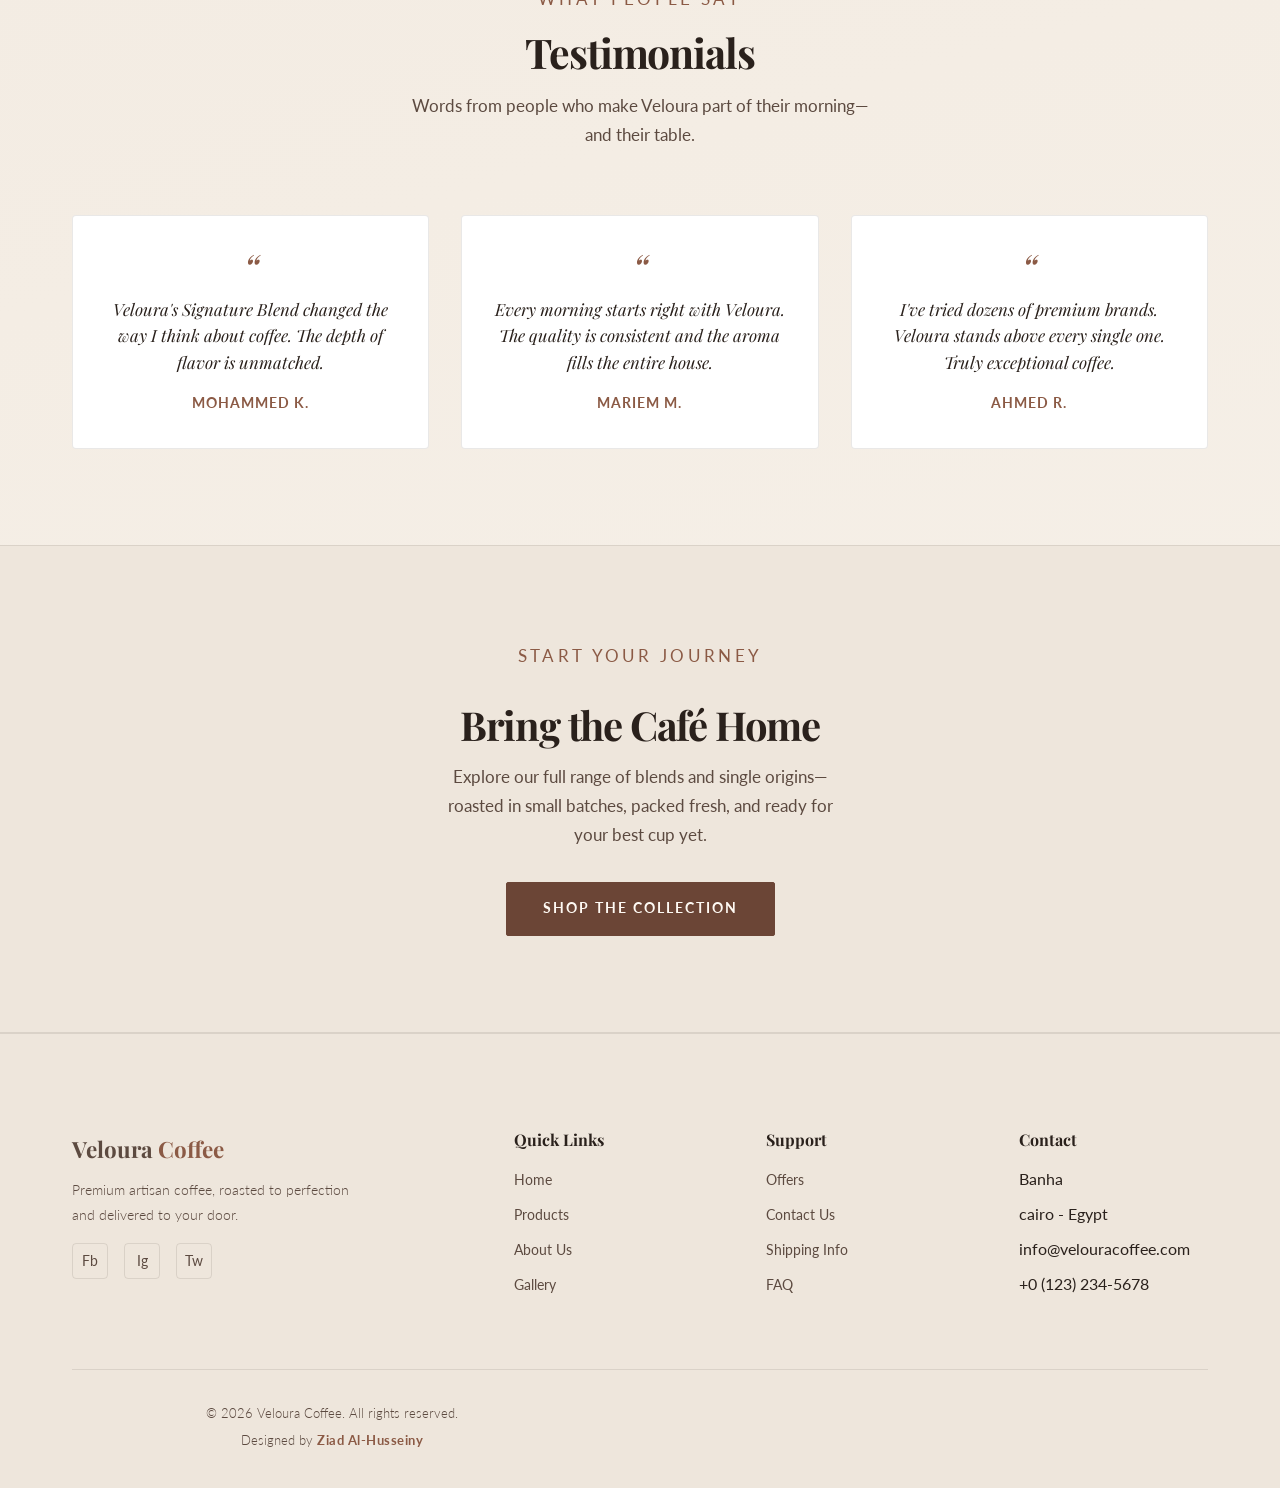
==== commit 013a6906: "Veloura Coffee site: hero video, theme toggle, typography, animated coffee gradient Made-with: Curso" ====
--- a/index.html
+++ b/index.html
@@ -7,6 +7,15 @@
   <meta name="description"
     content="Veloura Coffee — Premium artisan coffee roasted to perfection. Experience the finest beans from around the world.">
   <title>Veloura Coffee — Premium Artisan Coffee</title>
+  <script>
+    (function () {
+      try {
+        if (localStorage.getItem('veloura-theme') === 'dark') {
+          document.documentElement.setAttribute('data-theme', 'dark');
+        }
+      } catch (e) {}
+    })();
+  </script>
   <link rel="stylesheet" href="css/style.css">
 </head>
 
@@ -25,29 +34,45 @@
         <li><a href="contact.html">Contact</a></li>
         <li><a href="team.html">Team</a></li>
       </ul>
-      <div class="navbar__toggle" id="nav-toggle">
+      <div class="navbar__actions">
+        <button type="button" class="theme-toggle" id="theme-toggle" aria-pressed="false" title="Switch theme" aria-label="Switch to dark mode">
+          <span class="theme-toggle__icon theme-toggle__icon--sun" aria-hidden="true">&#9728;</span>
+          <span class="theme-toggle__icon theme-toggle__icon--moon" aria-hidden="true">&#9789;</span>
+        </button>
+        <div class="navbar__toggle" id="nav-toggle">
         <span></span>
         <span></span>
         <span></span>
+        </div>
       </div>
     </div>
   </nav>
 
-  <!-- ===== HERO ===== -->
+  <!-- ===== HERO (full-width background video: place file at assets/videos/hero-veloura.mp4) ===== -->
   <section class="hero" id="hero">
-    <div class="container">
-      <div class="hero__content">
-        <p class="section-label">Since 2012</p>
-        <h1>The Art of <br><span class="text-bronze">Exceptional</span> Coffee</h1>
-        <p>Every cup tells a story of carefully selected beans, masterful roasting, and an unwavering commitment to
-          excellence. Welcome to Veloura.</p>
+    <div class="hero__bg-video" aria-hidden="true">
+      <video class="hero__video" autoplay muted loop playsinline preload="auto">
+        <source src="assets/videos/hero-veloura.mp4" type="video/mp4" />
+      </video>
+    </div>
+    <div class="hero__coffee-gradient" aria-hidden="true"></div>
+    <div class="hero__scrim" aria-hidden="true"></div>
+    <div class="container container--hero">
+      <div class="hero__content hero__content--center hero__content--animate">
+        <a href="about.html" class="hero__badge">
+          <span class="hero__badge-icon" aria-hidden="true">☕</span>
+          <span class="hero__badge-text">Artisan roasters since 2012</span>
+          <span class="hero__badge-arrow" aria-hidden="true">→</span>
+        </a>
+        <h1 class="hero__title">
+          The Art of
+          <span class="hero__title-line2"><span class="hero__title-strong hero__title-shimmer">Exceptional</span> Coffee</span>
+        </h1>
+        <p class="hero__lead">Where single-origin craft meets a slow roast—so every cup carries depth, warmth, and the quiet care only Veloura brings.</p>
         <div class="hero__buttons">
-          <a href="products.html" class="btn btn--primary">Explore Blends</a>
-          <a href="about.html" class="btn btn--outline">Our Story</a>
-        </div>
-      </div>
-      <div class="hero__image">
-        <img src="assets/images/hero-coffee.png" alt="Premium cup of Veloura Coffee">
+          <a href="products.html" class="btn btn--hero btn--hero-glass">Shop blends <span class="btn__arr" aria-hidden="true">↗</span></a>
+          <a href="about.html" class="btn btn--hero btn--hero-solid">Discover more</a>
+        </div>
       </div>
     </div>
   </section>
@@ -78,7 +103,7 @@
       <div class="section-header reveal">
         <p class="section-label">Customer Favorites</p>
         <h2>Best Sellers</h2>
-        <p>Our most loved blends, chosen by those who appreciate the art of coffee.</p>
+        <p>Small-batch roasts our guests return to—balanced, expressive, and roasted with the same care we pour at the bar.</p>
       </div>
       <div class="grid grid--3 reveal">
         <!-- Card 1 -->
@@ -127,7 +152,7 @@
       <div class="section-header reveal">
         <p class="section-label">The Veloura Difference</p>
         <h2>Why Choose Us</h2>
-        <p>From farm to cup, every step is guided by our pursuit of perfection.</p>
+        <p>We obsess over origin, roast curve, and cup quality—so the coffee in your hand is as intentional as the first sip to the last.</p>
       </div>
       <div class="grid grid--4 reveal">
         <div class="feature">
@@ -160,6 +185,7 @@
       <div class="section-header reveal">
         <p class="section-label">What People Say</p>
         <h2>Testimonials</h2>
+        <p>Words from people who make Veloura part of their morning—and their table.</p>
       </div>
       <div class="grid grid--3 reveal">
         <div class="testimonial">
@@ -183,11 +209,11 @@
 
   <!-- ===== CTA ===== -->
   <section class="cta reveal">
-    <div class="container">
+    <div class="container cta__inner">
       <p class="section-label">Start Your Journey</p>
-      <h2>Experience the Veloura Difference</h2>
-      <p>Discover our full collection of premium blends, crafted for those who demand nothing but the best.</p>
-      <a href="products.html" class="btn btn--primary">Shop Now</a>
+      <h2>Bring the Café Home</h2>
+      <p>Explore our full range of blends and single origins—roasted in small batches, packed fresh, and ready for your best cup yet.</p>
+      <a href="products.html" class="btn btn--primary">Shop the Collection</a>
     </div>
   </section>
 
--- a/css/style.css
+++ b/css/style.css
@@ -2,12 +2,53 @@
    VELOURA COFFEE — Design System
    ======================================== */
 
-/* Google Fonts */
-@import url('https://fonts.googleapis.com/css2?family=Lato:wght@300;400;700&family=Playfair+Display:ital,wght@0,400;0,700;1,400&display=swap');
-
-/* ---- CSS Variables ---- */
+/* Google Fonts (Inter: hero / UI stack like reference) */
+@import url('https://fonts.googleapis.com/css2?family=Inter:wght@400;500;600;700&family=Lato:wght@300;400;700&family=Playfair+Display:ital,wght@0,400;0,700;1,400&display=swap');
+
+/* ---- CSS Variables: default = light; dark via html[data-theme="dark"] ---- */
 :root {
-  /* Colors */
+  color-scheme: light;
+  /* Light theme */
+  --clr-bg: #F7F2EB;
+  --clr-bg-secondary: #EEE6DC;
+  --clr-surface: #FFFFFF;
+  --clr-bronze-dark: #6B4536;
+  --clr-bronze: #8B5A45;
+  --clr-text: #2A211C;
+  --clr-text-soft: #5C4A40;
+  --clr-on-accent: #FEF9F3;
+  --clr-border: rgba(42, 33, 28, 0.1);
+  --body-gradient: linear-gradient(165deg, #F9F5F0 0%, #F0E8DF 35%, #F4EDE4 70%, #F7F2EB 100%);
+  --clr-navbar: rgba(247, 242, 235, 0.88);
+  --clr-navbar-mobile: rgba(255, 252, 248, 0.97);
+  --shadow-card-hover: 0 16px 48px rgba(42, 33, 28, 0.1);
+  --footer-designer-hover: var(--clr-bronze-dark);
+
+  /* Typography */
+  --ff-heading: 'Playfair Display', Georgia, serif;
+  --ff-body: 'Lato', Arial, sans-serif;
+  --ff-hero: 'Inter', -apple-system, BlinkMacSystemFont, 'Segoe UI', sans-serif;
+  --ease-hero: cubic-bezier(0.22, 1, 0.36, 1);
+
+  /* Spacing */
+  --space-xs: 0.5rem;
+  --space-sm: 1rem;
+  --space-md: 2rem;
+  --space-lg: 4rem;
+  --space-xl: 6rem;
+  --space-2xl: 8rem;
+
+  /* Sizing */
+  --container-max: 1200px;
+  --nav-height: 80px;
+
+  /* Transitions */
+  --transition: 0.3s ease;
+  --transition-slow: 0.6s ease;
+}
+
+html[data-theme="dark"] {
+  color-scheme: dark;
   --clr-bg: #120F0D;
   --clr-bg-secondary: #1B1613;
   --clr-surface: #241D19;
@@ -15,27 +56,13 @@
   --clr-bronze: #9A6A52;
   --clr-text: #F5EDE3;
   --clr-text-soft: #D6C2B0;
+  --clr-on-accent: #F5EDE3;
   --clr-border: rgba(214, 194, 176, 0.12);
-
-  /* Typography */
-  --ff-heading: 'Playfair Display', Georgia, serif;
-  --ff-body: 'Lato', Arial, sans-serif;
-
-  /* Spacing */
-  --space-xs: 0.5rem;
-  --space-sm: 1rem;
-  --space-md: 2rem;
-  --space-lg: 4rem;
-  --space-xl: 6rem;
-  --space-2xl: 8rem;
-
-  /* Sizing */
-  --container-max: 1200px;
-  --nav-height: 80px;
-
-  /* Transitions */
-  --transition: 0.3s ease;
-  --transition-slow: 0.6s ease;
+  --body-gradient: linear-gradient(160deg, #120F0D 0%, #2a1f18 30%, #1a1410 60%, #120F0D 100%);
+  --clr-navbar: rgba(18, 15, 13, 0.85);
+  --clr-navbar-mobile: rgba(18, 15, 13, 0.97);
+  --shadow-card-hover: 0 12px 40px rgba(0, 0, 0, 0.3);
+  --footer-designer-hover: var(--clr-text);
 }
 
 /* ---- Reset ---- */
@@ -54,9 +81,10 @@
 
 body {
   font-family: var(--ff-body);
-  background: linear-gradient(160deg, #120F0D 0%, #2a1f18 30%, #1a1410 60%, #120F0D 100%);
+  background: var(--body-gradient);
   background-color: var(--clr-bg);
   color: var(--clr-text);
+  transition: background-color var(--transition), color var(--transition);
   line-height: 1.7;
   overflow-x: hidden;
   -webkit-font-smoothing: antialiased;
@@ -100,10 +128,13 @@
   font-weight: 700;
   line-height: 1.2;
   color: var(--clr-text);
+  font-feature-settings: 'kern' 1, 'liga' 1;
+  text-rendering: optimizeLegibility;
 }
 
 h1 {
-  font-size: clamp(2.4rem, 5vw, 4rem);
+  font-size: clamp(2.5rem, 5.2vw + 0.5rem, 4.25rem);
+  letter-spacing: -0.03em;
 }
 
 h2 {
@@ -120,18 +151,20 @@
 
 p {
   color: var(--clr-text-soft);
-  max-width: 650px;
+  max-width: min(65ch, 650px);
   font-weight: 300;
+  line-height: 1.75;
 }
 
 .section-label {
   font-family: var(--ff-body);
-  font-size: 0.75rem;
+  font-size: 0.7rem;
   font-weight: 700;
-  letter-spacing: 3px;
+  letter-spacing: 0.2em;
   text-transform: uppercase;
   color: var(--clr-bronze);
-  margin-bottom: var(--space-xs);
+  margin-bottom: var(--space-sm);
+  line-height: 1.4;
 }
 
 .section-title {
@@ -154,10 +187,30 @@
 .section-header {
   text-align: center;
   margin-bottom: var(--space-lg);
+  max-width: 52rem;
+  margin-inline: auto;
+}
+
+.section-header .section-label {
+  margin-bottom: var(--space-sm);
+}
+
+.section-header h2 {
+  margin-left: auto;
+  margin-right: auto;
+  max-width: min(100%, 22rem);
+  line-height: 1.12;
+  letter-spacing: -0.025em;
+  text-wrap: balance;
+  font-size: clamp(1.9rem, 3.2vw, 2.75rem);
 }
 
 .section-header p {
-  margin: 0 auto;
+  margin: var(--space-sm) auto 0;
+  max-width: 46ch;
+  line-height: 1.75;
+  font-size: 1.04rem;
+  font-weight: 400;
 }
 
 /* ===================
@@ -170,11 +223,48 @@
   width: 100%;
   height: var(--nav-height);
   z-index: 1000;
-  background: rgba(18, 15, 13, 0.85);
+  background: var(--clr-navbar);
   backdrop-filter: blur(12px);
   -webkit-backdrop-filter: blur(12px);
   border-bottom: 1px solid var(--clr-border);
   transition: background var(--transition);
+}
+
+.navbar__actions {
+  display: flex;
+  align-items: center;
+  gap: var(--space-sm);
+}
+
+/* Theme toggle (moon = switch to dark; sun = switch to light) */
+.theme-toggle {
+  display: inline-flex;
+  align-items: center;
+  justify-content: center;
+  width: 44px;
+  height: 44px;
+  padding: 0;
+  border: 1px solid var(--clr-border);
+  border-radius: 4px;
+  color: var(--clr-text);
+  background: var(--clr-surface);
+  transition: color var(--transition), border-color var(--transition), background var(--transition);
+}
+
+.theme-toggle:hover {
+  color: var(--clr-bronze);
+  border-color: var(--clr-bronze-dark);
+}
+
+.theme-toggle__icon {
+  font-size: 1.2rem;
+  line-height: 1;
+}
+
+/* Light page: show moon; dark page: show sun */
+html:not([data-theme="dark"]) .theme-toggle__icon--sun,
+html[data-theme="dark"] .theme-toggle__icon--moon {
+  display: none;
 }
 
 .navbar .container {
@@ -260,7 +350,7 @@
     left: 0;
     width: 100%;
     flex-direction: column;
-    background: rgba(18, 15, 13, 0.97);
+    background: var(--clr-navbar-mobile);
     backdrop-filter: blur(16px);
     padding: var(--space-md);
     gap: var(--space-sm);
@@ -305,7 +395,7 @@
 
 .btn--primary {
   background: var(--clr-bronze-dark);
-  color: var(--clr-text);
+  color: var(--clr-on-accent);
   border: 1px solid var(--clr-bronze-dark);
 }
 
@@ -322,7 +412,7 @@
 
 .btn--outline:hover {
   background: var(--clr-bronze-dark);
-  color: var(--clr-text);
+  color: var(--clr-on-accent);
 }
 
 .btn--sm {
@@ -343,7 +433,7 @@
 
 .card:hover {
   transform: translateY(-4px);
-  box-shadow: 0 12px 40px rgba(0, 0, 0, 0.3);
+  box-shadow: var(--shadow-card-hover);
 }
 
 .card__img {
@@ -413,38 +503,384 @@
 }
 
 /* ===================
-   HERO
+   HERO — centered stack (full-width video + cinematic scrim, reference-style)
    =================== */
 .hero {
+  /* Light-on-dark type in hero; scrim below keeps contrast over video in both site themes */
+  --hero-fg: #f7f4f0;
+  --hero-fg-muted: rgba(247, 244, 240, 0.78);
   min-height: 100vh;
   display: flex;
   align-items: center;
-  padding-top: var(--nav-height);
+  justify-content: center;
+  padding: calc(var(--nav-height) + var(--space-md)) var(--space-md) var(--space-lg);
   background: var(--clr-bg);
   position: relative;
   overflow: hidden;
-}
-
-.hero .container {
-  display: grid;
-  grid-template-columns: 1fr 1fr;
-  gap: var(--space-lg);
+  text-align: center;
+}
+
+/* Full-bleed video: pointer-events off so nav/buttons stay usable */
+.hero__bg-video {
+  position: absolute;
+  inset: 0;
+  z-index: 0;
+  pointer-events: none;
+}
+
+.hero__bg-video .hero__video {
+  display: block;
+  width: 100%;
+  height: 100%;
+  object-fit: cover;
+  object-position: center;
+  filter: saturate(0.95) contrast(1.04);
+}
+
+/* Animated espresso → crema → bronze mesh over video */
+.hero__coffee-gradient {
+  position: absolute;
+  inset: 0;
+  z-index: 1;
+  pointer-events: none;
+  overflow: hidden;
+  mix-blend-mode: soft-light;
+  opacity: 0.5;
+}
+
+.hero__coffee-gradient::before {
+  content: '';
+  position: absolute;
+  inset: -30%;
+  background: linear-gradient(
+    118deg,
+    #070302 0%,
+    #1a0c07 10%,
+    #3d2316 24%,
+    #6a4028 38%,
+    #a67c4a 48%,
+    #e8c9a0 52%,
+    #8b5230 60%,
+    #4a2818 75%,
+    #120805 100%
+  );
+  background-size: 450% 450%;
+  background-position: 8% 42%;
+  animation: velouraCoffeeFlow 20s ease-in-out infinite alternate;
+}
+
+.hero__coffee-gradient::after {
+  content: '';
+  position: absolute;
+  inset: -10%;
+  background:
+    radial-gradient(ellipse 90% 70% at 15% 25%, rgba(255, 210, 170, 0.22) 0%, transparent 52%),
+    radial-gradient(ellipse 75% 60% at 90% 80%, rgba(60, 28, 18, 0.45) 0%, transparent 50%);
+  background-repeat: no-repeat;
+  background-size: 100% 100%, 100% 100%;
+  background-position: 0% 0%, 0% 0%;
+  animation: velouraCoffeeOrbs 14s ease-in-out infinite;
+  mix-blend-mode: screen;
+  opacity: 0.7;
+}
+
+@keyframes velouraCoffeeFlow {
+  0% {
+    background-position: 2% 28%;
+  }
+
+  100% {
+    background-position: 98% 72%;
+  }
+}
+
+@keyframes velouraCoffeeOrbs {
+  0%,
+  100% {
+    transform: translate3d(-1%, 1%, 0) scale(1.02);
+    opacity: 0.65;
+  }
+
+  50% {
+    transform: translate3d(2.5%, -2%, 0) scale(1.08);
+    opacity: 0.95;
+  }
+}
+
+@media (prefers-reduced-motion: reduce) {
+  .hero__coffee-gradient::before,
+  .hero__coffee-gradient::after {
+    animation: none;
+  }
+
+  .hero__coffee-gradient::before {
+    background-position: 45% 48%;
+  }
+
+  .hero__coffee-gradient::after {
+    transform: none;
+    opacity: 0.8;
+  }
+}
+
+/* Dark center vignette + edge falloff (readability) */
+.hero__scrim {
+  position: absolute;
+  inset: 0;
+  z-index: 2;
+  pointer-events: none;
+  background:
+    radial-gradient(ellipse 90% 75% at 50% 45%, rgba(0, 0, 0, 0.55) 0%, rgba(0, 0, 0, 0.2) 55%, rgba(0, 0, 0, 0.5) 100%),
+    linear-gradient(180deg, rgba(0, 0, 0, 0.4) 0%, transparent 35%, rgba(0, 0, 0, 0.55) 100%);
+}
+
+.hero .container--hero {
+  position: relative;
+  z-index: 3;
+  display: flex;
+  justify-content: center;
+  width: 100%;
+  max-width: var(--container-max);
+  margin: 0 auto;
+}
+
+.hero__content--center {
+  display: flex;
+  flex-direction: column;
   align-items: center;
-}
-
-.hero__content h1 {
-  margin-bottom: var(--space-sm);
-}
-
-.hero__content p {
-  font-size: 1.1rem;
+  width: 100%;
+  max-width: 52rem;
+  color: var(--hero-fg);
+}
+
+/* Top pill: glass + arrow (reference) */
+.hero__badge {
+  display: inline-flex;
+  align-items: center;
+  gap: 0.5rem;
   margin-bottom: var(--space-md);
+  padding: 0.5rem 1rem 0.5rem 0.75rem;
+  font-family: var(--ff-hero);
+  font-size: 0.8rem;
+  font-weight: 500;
+  letter-spacing: 0.02em;
+  text-decoration: none;
+  color: var(--hero-fg);
+  background: rgba(255, 255, 255, 0.08);
+  border: 1px solid rgba(255, 255, 255, 0.14);
+  border-radius: 999px;
+  backdrop-filter: blur(12px);
+  -webkit-backdrop-filter: blur(12px);
+  transition: background var(--transition), border-color var(--transition), transform var(--transition);
+}
+
+.hero__badge:hover {
+  background: rgba(255, 255, 255, 0.14);
+  border-color: rgba(255, 255, 255, 0.25);
+  transform: translateY(-1px);
+}
+
+.hero__badge-icon {
+  display: flex;
+  align-items: center;
+  justify-content: center;
+  font-size: 0.95rem;
+  line-height: 1;
+  color: var(--hero-fg);
+  opacity: 0.95;
+}
+
+.hero__badge-text {
+  white-space: nowrap;
+}
+
+@media (max-width: 400px) {
+  .hero__badge-text {
+    white-space: normal;
+    text-align: left;
+    max-width: 12rem;
+  }
+}
+
+.hero__badge-arrow {
+  font-size: 0.95rem;
+  line-height: 1;
+  opacity: 0.9;
+  margin-left: 0.15rem;
+}
+
+/* Inter-style display title */
+.hero__title {
+  font-family: var(--ff-hero);
+  font-weight: 600;
+  font-size: clamp(2.1rem, 4.2vw + 0.5rem, 3.35rem);
+  line-height: 1.1;
+  letter-spacing: -0.035em;
+  margin: 0 0 var(--space-md);
+  max-width: 19ch;
+  text-wrap: balance;
+  color: var(--hero-fg);
+  text-shadow: 0 1px 32px rgba(0, 0, 0, 0.35);
+}
+
+.hero__title .hero__title-line2 {
+  display: block;
+  margin-top: 0.1em;
+}
+
+.hero__title-strong {
+  font-weight: 700;
+  color: #fff;
+}
+
+/* Slow bronze / cream shimmer on the word "Exceptional" */
+@media (prefers-reduced-motion: no-preference) {
+  .hero__title-strong.hero__title-shimmer {
+    color: transparent;
+    background: linear-gradient(
+      100deg,
+      #fff6eb 0%,
+      #e8c9a8 12%,
+      #ffffff 26%,
+      #d4a06a 42%,
+      #fff0e0 55%,
+      #c49a5e 70%,
+      #fefaf4 100%
+    );
+    background-size: 220% 100%;
+    -webkit-background-clip: text;
+    background-clip: text;
+    animation: velouraTitleBronze 12s ease-in-out infinite;
+  }
+}
+
+@media (prefers-reduced-motion: reduce) {
+  .hero__title-shimmer {
+    color: #fff;
+  }
+}
+
+@keyframes velouraTitleBronze {
+  0%,
+  100% {
+    background-position: 0% 50%;
+  }
+
+  50% {
+    background-position: 100% 50%;
+  }
+}
+
+/* Subcopy: ~60% readable column */
+.hero__lead {
+  font-family: var(--ff-hero);
+  font-size: clamp(0.98rem, 1.5vw, 1.1rem);
+  line-height: 1.65;
+  font-weight: 400;
+  color: var(--hero-fg-muted);
+  max-width: min(60%, 36rem);
+  margin: 0 auto var(--space-md);
+  text-wrap: pretty;
+  text-shadow: 0 1px 20px rgba(0, 0, 0, 0.45);
 }
 
 .hero__buttons {
   display: flex;
-  gap: var(--space-sm);
   flex-wrap: wrap;
+  align-items: center;
+  justify-content: center;
+  gap: 0.75rem;
+  padding-top: 0.25rem;
+}
+
+/* Hero CTAs: frosted + solid pill (reference layout) */
+.btn--hero {
+  text-transform: none;
+  letter-spacing: 0.01em;
+  font-family: var(--ff-hero);
+  font-size: 0.94rem;
+  font-weight: 600;
+  padding: 0.88rem 1.65rem;
+  border-radius: 999px;
+  display: inline-flex;
+  align-items: center;
+  justify-content: center;
+  gap: 0.45rem;
+  border: 1px solid transparent;
+  line-height: 1.2;
+}
+
+.btn--hero-glass {
+  color: #f7f4f0;
+  background: rgba(255, 255, 255, 0.1);
+  border-color: rgba(255, 255, 255, 0.22);
+  backdrop-filter: blur(14px);
+  -webkit-backdrop-filter: blur(14px);
+}
+
+.btn--hero-glass:hover {
+  background: rgba(255, 255, 255, 0.2);
+  border-color: rgba(255, 255, 255, 0.4);
+  color: #fff;
+}
+
+.btn--hero-solid {
+  color: #1a1410;
+  background: #f2eeea;
+  border-color: rgba(255, 255, 255, 0.45);
+  box-shadow: 0 6px 28px rgba(0, 0, 0, 0.22);
+}
+
+.btn--hero-solid:hover {
+  background: #fff;
+  color: #0f0c0a;
+}
+
+.btn__arr {
+  display: inline-block;
+  font-size: 1.05em;
+  line-height: 0;
+  transform: translate(1px, -2px);
+}
+
+/* Staggered hero copy + CTAs (respects reduced motion) */
+@media (prefers-reduced-motion: no-preference) {
+  .hero__content--animate > * {
+    opacity: 0;
+    transform: translate3d(0, 1.15rem, 0);
+    animation: heroTextIn 0.95s var(--ease-hero) forwards;
+  }
+
+  .hero__content--animate > *:nth-child(1) {
+    animation-delay: 0.08s;
+  }
+
+  .hero__content--animate > *:nth-child(2) {
+    animation-delay: 0.2s;
+  }
+
+  .hero__content--animate > *:nth-child(3) {
+    animation-delay: 0.36s;
+  }
+
+  .hero__content--animate > *:nth-child(4) {
+    animation-delay: 0.5s;
+  }
+}
+
+@media (prefers-reduced-motion: reduce) {
+  .hero__content--animate > * {
+    animation: none !important;
+    opacity: 1 !important;
+    transform: none !important;
+  }
+}
+
+@keyframes heroTextIn {
+  to {
+    opacity: 1;
+    transform: translate3d(0, 0, 0);
+  }
 }
 
 .hero__image {
@@ -472,27 +908,32 @@
 }
 
 @media (max-width: 768px) {
-  .hero .container {
-    grid-template-columns: 1fr;
-    text-align: center;
-    padding-top: var(--space-lg);
-    padding-bottom: var(--space-lg);
+  .hero {
+    padding-top: calc(var(--nav-height) + var(--space-sm));
+  }
+
+  .hero__scrim {
+    background:
+      radial-gradient(ellipse 100% 80% at 50% 42%, rgba(0, 0, 0, 0.58) 0%, rgba(0, 0, 0, 0.3) 55%, rgba(0, 0, 0, 0.55) 100%),
+      linear-gradient(180deg, rgba(0, 0, 0, 0.5) 0%, transparent 40%, rgba(0, 0, 0, 0.6) 100%);
+  }
+
+  .hero__title {
+    max-width: 100%;
+  }
+
+  .hero__lead {
+    max-width: 92%;
   }
 
   .hero__buttons {
-    justify-content: center;
-  }
-
-  .hero__image {
-    order: -1;
-  }
-
-  .hero__image img {
-    height: 320px;
-  }
-
-  .hero__image::before {
-    display: none;
+    flex-direction: column;
+    width: 100%;
+    max-width: 20rem;
+  }
+
+  .hero__buttons .btn--hero {
+    width: 100%;
   }
 }
 
@@ -607,12 +1048,25 @@
   border-bottom: 1px solid var(--clr-border);
 }
 
+.cta__inner {
+  max-width: 40rem;
+  margin-inline: auto;
+}
+
 .cta h2 {
-  margin-bottom: var(--space-xs);
+  margin-bottom: var(--space-sm);
+  line-height: 1.1;
+  letter-spacing: -0.03em;
+  text-wrap: balance;
+  font-size: clamp(1.85rem, 2.5vw + 0.5rem, 2.5rem);
 }
 
 .cta p {
   margin: 0 auto var(--space-md);
+  max-width: 40ch;
+  line-height: 1.75;
+  font-size: 1.04rem;
+  font-weight: 400;
 }
 
 /* ===================
@@ -642,7 +1096,7 @@
 
 .filter-btn:hover,
 .filter-btn.active {
-  color: var(--clr-text);
+  color: var(--clr-on-accent);
   background: var(--clr-bronze-dark);
   border-color: var(--clr-bronze-dark);
 }
@@ -764,7 +1218,7 @@
   top: 16px;
   right: -30px;
   background: var(--clr-bronze-dark);
-  color: var(--clr-text);
+  color: var(--clr-on-accent);
   font-size: 0.7rem;
   font-weight: 700;
   letter-spacing: 1px;
@@ -844,7 +1298,7 @@
   font-family: var(--ff-body);
   font-size: 0.95rem;
   color: var(--clr-text);
-  background: var(--clr-bg);
+  background: var(--clr-surface);
   border: 1px solid var(--clr-border);
   border-radius: 2px;
   transition: border-color var(--transition);
@@ -1013,7 +1467,7 @@
 .footer__social a:hover {
   background: var(--clr-bronze-dark);
   border-color: var(--clr-bronze-dark);
-  color: var(--clr-text);
+  color: var(--clr-on-accent);
 }
 
 .footer__bottom {
@@ -1037,7 +1491,7 @@
 }
 
 .footer__designer:hover {
-  color: var(--clr-text);
+  color: var(--footer-designer-hover);
   border-bottom-color: var(--clr-bronze);
 }
 
@@ -1058,13 +1512,21 @@
    =================== */
 .reveal {
   opacity: 0;
-  transform: translateY(30px);
-  transition: opacity var(--transition-slow), transform var(--transition-slow);
+  transform: translate3d(0, 28px, 0);
+  transition: opacity 0.8s var(--ease-hero), transform 0.8s var(--ease-hero);
 }
 
 .reveal.revealed {
   opacity: 1;
-  transform: translateY(0);
+  transform: translate3d(0, 0, 0);
+}
+
+@media (prefers-reduced-motion: reduce) {
+  .reveal {
+    opacity: 1;
+    transform: none;
+    transition: none;
+  }
 }
 
 /* ===================
